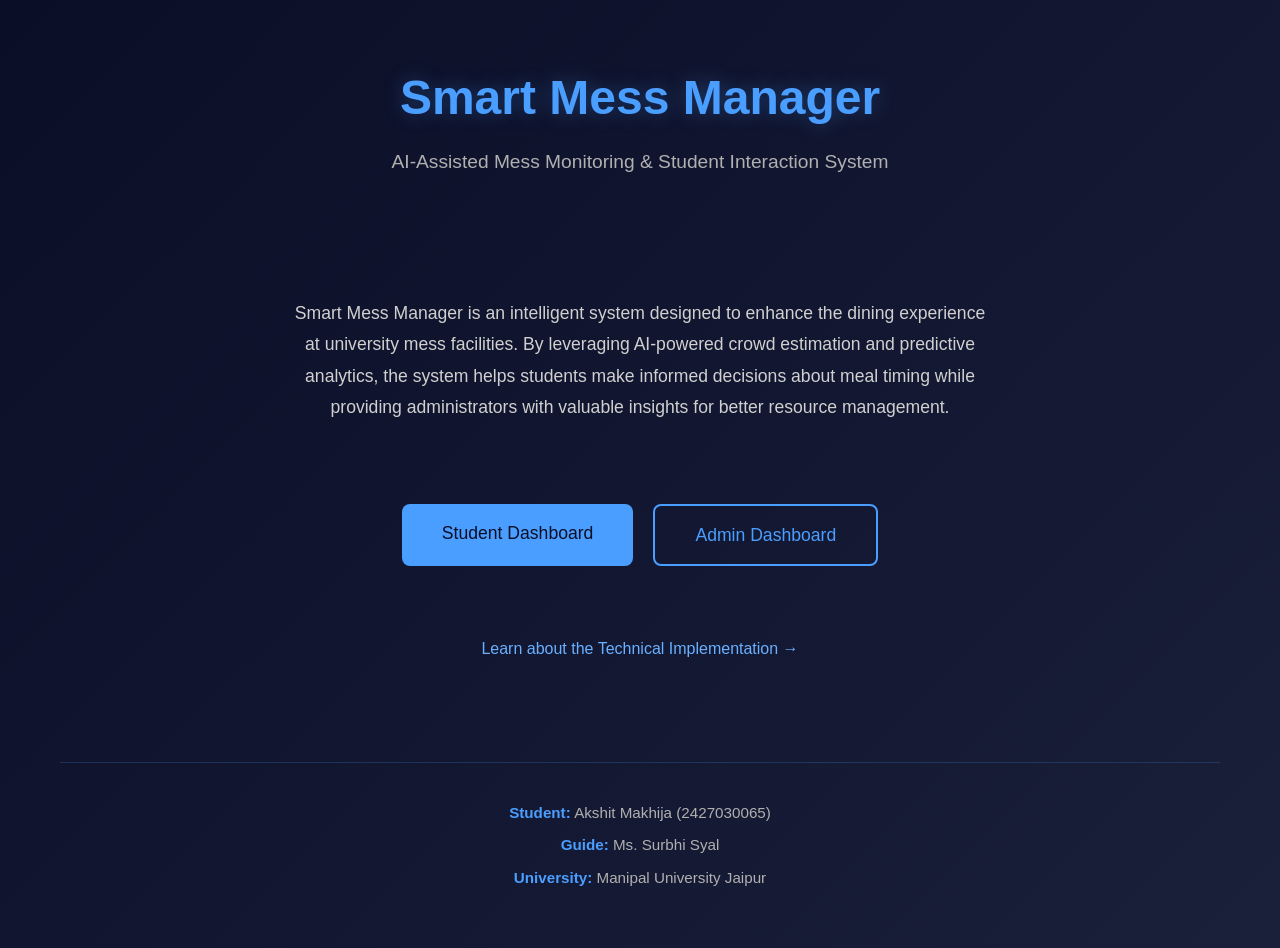
==== demo/index.html @ f54e0cad "Add files via upload" ====
<!DOCTYPE html>
<html lang="en">
<head>
    <meta charset="UTF-8">
    <meta name="viewport" content="width=device-width, initial-scale=1.0">
    <title>Smart Mess Manager - Home</title>
    <link rel="stylesheet" href="styles.css">
</head>
<body>
    <div class="container">
        <header>
            <h1 class="main-title">Smart Mess Manager</h1>
            <p class="subtitle">AI-Assisted Mess Monitoring & Student Interaction System</p>
        </header>

        <main class="home-content">
            <div class="intro-section">
                <p class="intro-text">
                    Smart Mess Manager is an intelligent system designed to enhance the dining experience 
                    at university mess facilities. By leveraging AI-powered crowd estimation and predictive 
                    analytics, the system helps students make informed decisions about meal timing while 
                    providing administrators with valuable insights for better resource management.
                </p>
            </div>

            <div class="dashboard-buttons">
                <a href="student-dashboard.html" class="btn btn-primary">Student Dashboard</a>
                <a href="admin-dashboard.html" class="btn btn-secondary">Admin Dashboard</a>
            </div>

            <div class="nav-links">
                <a href="technical.html" class="link-text">Learn about the Technical Implementation →</a>
            </div>
        </main>

        <footer>
            <div class="footer-content">
                <p><strong>Student:</strong> Akshit Makhija (2427030065)</p>
                <p><strong>Guide:</strong> Ms. Surbhi Syal</p>
                <p><strong>University:</strong> Manipal University Jaipur</p>
            </div>
        </footer>
    </div>
</body>
</html>
---- demo/styles.css ----
/* Reset and Base Styles */
* {
    margin: 0;
    padding: 0;
    box-sizing: border-box;
}

body {
    font-family: 'Segoe UI', Tahoma, Geneva, Verdana, sans-serif;
    background: linear-gradient(135deg, #0a0e27 0%, #1a1f3a 100%);
    color: #e0e0e0;
    min-height: 100vh;
    line-height: 1.6;
}

.container {
    max-width: 1200px;
    margin: 0 auto;
    padding: 20px;
    min-height: 100vh;
    display: flex;
    flex-direction: column;
}

/* Header Styles */
header {
    text-align: center;
    padding: 40px 20px;
    margin-bottom: 40px;
}

.main-title {
    font-size: 3rem;
    color: #4a9eff;
    margin-bottom: 10px;
    font-weight: 600;
    text-shadow: 0 0 20px rgba(74, 158, 255, 0.3);
}

.page-title {
    font-size: 2.5rem;
    color: #4a9eff;
    margin-bottom: 20px;
    font-weight: 600;
}

.subtitle {
    font-size: 1.2rem;
    color: #b0b0b0;
    font-weight: 300;
}

nav {
    margin-top: 20px;
    display: flex;
    gap: 20px;
    justify-content: center;
    flex-wrap: wrap;
}

.nav-link {
    color: #4a9eff;
    text-decoration: none;
    padding: 8px 16px;
    border: 1px solid #4a9eff;
    border-radius: 5px;
    transition: all 0.3s ease;
}

.nav-link:hover {
    background: #4a9eff;
    color: #0a0e27;
    transform: translateY(-2px);
}

/* Home Page Styles */
.home-content {
    flex: 1;
    display: flex;
    flex-direction: column;
    align-items: center;
    justify-content: center;
    text-align: center;
    padding: 40px 20px;
}

.intro-section {
    max-width: 700px;
    margin-bottom: 40px;
}

.intro-text {
    font-size: 1.1rem;
    color: #d0d0d0;
    line-height: 1.8;
}

.dashboard-buttons {
    display: flex;
    gap: 20px;
    margin: 40px 0;
    flex-wrap: wrap;
    justify-content: center;
}

.btn {
    padding: 15px 40px;
    font-size: 1.1rem;
    border: none;
    border-radius: 8px;
    cursor: pointer;
    text-decoration: none;
    display: inline-block;
    transition: all 0.3s ease;
    font-weight: 500;
}

.btn-primary {
    background: #4a9eff;
    color: #0a0e27;
}

.btn-primary:hover {
    background: #6bb0ff;
    transform: translateY(-3px);
    box-shadow: 0 5px 20px rgba(74, 158, 255, 0.4);
}

.btn-secondary {
    background: transparent;
    color: #4a9eff;
    border: 2px solid #4a9eff;
}

.btn-secondary:hover {
    background: #4a9eff;
    color: #0a0e27;
    transform: translateY(-3px);
}

.nav-links {
    margin-top: 30px;
}

.link-text {
    color: #6bb0ff;
    text-decoration: none;
    font-size: 1rem;
    transition: color 0.3s ease;
}

.link-text:hover {
    color: #4a9eff;
}

/* Dashboard Content */
.dashboard-content {
    display: grid;
    grid-template-columns: repeat(auto-fit, minmax(300px, 1fr));
    gap: 25px;
    padding: 20px 0;
    flex: 1;
}

.card {
    background: rgba(26, 31, 58, 0.6);
    border: 1px solid rgba(74, 158, 255, 0.2);
    border-radius: 12px;
    padding: 25px;
    transition: all 0.3s ease;
}

.card:hover {
    border-color: rgba(74, 158, 255, 0.4);
    box-shadow: 0 5px 20px rgba(74, 158, 255, 0.1);
}

.card h2 {
    color: #4a9eff;
    margin-bottom: 20px;
    font-size: 1.5rem;
    font-weight: 600;
}

/* Crowd Level */
.crowd-level {
    text-align: center;
}

.crowd-indicator {
    display: inline-block;
    font-size: 1.8rem;
    font-weight: 600;
    padding: 15px 30px;
    border-radius: 8px;
    margin-bottom: 20px;
    transition: all 0.3s ease;
}

.crowd-indicator.low {
    background: rgba(76, 175, 80, 0.2);
    color: #4caf50;
    border: 2px solid #4caf50;
}

.crowd-indicator.medium {
    background: rgba(255, 193, 7, 0.2);
    color: #ffc107;
    border: 2px solid #ffc107;
}

.crowd-indicator.high {
    background: rgba(244, 67, 54, 0.2);
    color: #f44336;
    border: 2px solid #f44336;
}

.crowd-bar {
    width: 100%;
    height: 30px;
    background: rgba(74, 158, 255, 0.1);
    border-radius: 15px;
    overflow: hidden;
    border: 1px solid rgba(74, 158, 255, 0.3);
}

.crowd-fill {
    height: 100%;
    background: linear-gradient(90deg, #4a9eff, #6bb0ff);
    transition: width 0.5s ease;
    border-radius: 15px;
}

/* Rush Time */
.rush-time {
    text-align: center;
}

.rush-text {
    font-size: 1.1rem;
    margin-bottom: 20px;
    color: #d0d0d0;
}

.rush-text strong {
    color: #4a9eff;
}

.simple-chart {
    display: flex;
    justify-content: space-around;
    align-items: flex-end;
    height: 150px;
    margin: 20px 0;
    padding: 0 10px;
}

.chart-bar {
    flex: 1;
    background: rgba(74, 158, 255, 0.3);
    margin: 0 5px;
    border-radius: 5px 5px 0 0;
    transition: all 0.3s ease;
    position: relative;
}

.chart-bar:hover {
    background: rgba(74, 158, 255, 0.5);
}

.chart-bar.active {
    background: #4a9eff;
    box-shadow: 0 0 10px rgba(74, 158, 255, 0.5);
}

.chart-labels {
    display: flex;
    justify-content: space-around;
    font-size: 0.85rem;
    color: #b0b0b0;
    margin-top: 10px;
}

/* Menu Section */
.menu-section {
    display: flex;
    flex-direction: column;
    gap: 20px;
}

.meal-item {
    background: rgba(74, 158, 255, 0.05);
    padding: 15px;
    border-radius: 8px;
    border-left: 3px solid #4a9eff;
}

.meal-item h3 {
    color: #4a9eff;
    margin-bottom: 10px;
    font-size: 1.2rem;
}

.meal-item ul {
    list-style: none;
    padding-left: 0;
}

.meal-item li {
    padding: 5px 0;
    color: #d0d0d0;
}

.meal-item li:before {
    content: "• ";
    color: #4a9eff;
    font-weight: bold;
    margin-right: 8px;
}

/* Voting Section */
.vote-description {
    margin-bottom: 20px;
    color: #d0d0d0;
}

.voting-section {
    display: flex;
    flex-direction: column;
    gap: 20px;
}

.vote-item {
    background: rgba(74, 158, 255, 0.05);
    padding: 15px;
    border-radius: 8px;
}

.vote-item span {
    display: block;
    margin-bottom: 10px;
    color: #d0d0d0;
    font-weight: 500;
}

.vote-buttons {
    display: flex;
    gap: 10px;
    margin-bottom: 10px;
}

.btn-vote {
    padding: 8px 20px;
    border: none;
    border-radius: 6px;
    cursor: pointer;
    font-size: 0.95rem;
    transition: all 0.3s ease;
    font-weight: 500;
}

.btn-like {
    background: rgba(76, 175, 80, 0.2);
    color: #4caf50;
    border: 1px solid #4caf50;
}

.btn-like:hover {
    background: rgba(76, 175, 80, 0.3);
    transform: scale(1.05);
}

.btn-dislike {
    background: rgba(244, 67, 54, 0.2);
    color: #f44336;
    border: 1px solid #f44336;
}

.btn-dislike:hover {
    background: rgba(244, 67, 54, 0.3);
    transform: scale(1.05);
}

.vote-count {
    font-size: 0.9rem;
    color: #b0b0b0;
    margin-top: 5px;
}

/* Feedback Form */
.feedback-form {
    display: flex;
    flex-direction: column;
    gap: 15px;
}

.form-group {
    display: flex;
    flex-direction: column;
}

.form-group label {
    margin-bottom: 8px;
    color: #d0d0d0;
    font-weight: 500;
}

.form-group input,
.form-group textarea {
    padding: 12px;
    border: 1px solid rgba(74, 158, 255, 0.3);
    border-radius: 6px;
    background: rgba(10, 14, 39, 0.5);
    color: #e0e0e0;
    font-family: inherit;
    font-size: 1rem;
    transition: border-color 0.3s ease;
}

.form-group input:focus,
.form-group textarea:focus {
    outline: none;
    border-color: #4a9eff;
    box-shadow: 0 0 5px rgba(74, 158, 255, 0.3);
}

.success-message {
    background: rgba(76, 175, 80, 0.2);
    color: #4caf50;
    padding: 12px;
    border-radius: 6px;
    border: 1px solid #4caf50;
    margin-top: 10px;
    text-align: center;
}

/* Admin Dashboard Styles */
.stat-display {
    text-align: center;
}

.stat-number {
    font-size: 4rem;
    font-weight: 700;
    color: #4a9eff;
    margin-bottom: 10px;
    text-shadow: 0 0 20px rgba(74, 158, 255, 0.5);
}

.stat-label {
    color: #b0b0b0;
    font-size: 1.1rem;
}

/* Peak Hour Chart */
.peak-hour {
    text-align: center;
}

.peak-text {
    margin-bottom: 20px;
    color: #d0d0d0;
}

.peak-chart {
    display: flex;
    justify-content: space-around;
    align-items: flex-end;
    height: 200px;
    margin: 20px 0;
    padding: 0 10px;
}

.peak-bar {
    flex: 1;
    background: linear-gradient(to top, #4a9eff, #6bb0ff);
    margin: 0 5px;
    border-radius: 5px 5px 0 0;
    position: relative;
    transition: all 0.3s ease;
    min-height: 30px;
}

.peak-bar:hover {
    opacity: 0.8;
    transform: scaleY(1.05);
}

.peak-value {
    position: absolute;
    top: -25px;
    left: 50%;
    transform: translateX(-50%);
    font-size: 0.85rem;
    color: #4a9eff;
    font-weight: 600;
    white-space: nowrap;
}

.peak-labels {
    display: flex;
    justify-content: space-around;
    font-size: 0.85rem;
    color: #b0b0b0;
    margin-top: 10px;
}

.peak-summary {
    margin-top: 20px;
    color: #d0d0d0;
    font-size: 1rem;
}

.peak-summary strong {
    color: #4a9eff;
}

/* Wastage Display */
.wastage-display {
    text-align: center;
}

.wastage-circle {
    margin: 20px 0;
}

.wastage-percentage {
    font-size: 3rem;
    font-weight: 700;
    color: #4a9eff;
    text-shadow: 0 0 20px rgba(74, 158, 255, 0.5);
}

.wastage-label {
    display: block;
    color: #b0b0b0;
    margin-top: 5px;
    font-size: 1rem;
}

.wastage-bar {
    width: 100%;
    height: 25px;
    background: rgba(74, 158, 255, 0.1);
    border-radius: 12px;
    overflow: hidden;
    margin: 20px 0;
    border: 1px solid rgba(74, 158, 255, 0.3);
}

.wastage-fill {
    height: 100%;
    background: linear-gradient(90deg, #4a9eff, #6bb0ff);
    border-radius: 12px;
    transition: width 0.5s ease;
}

.wastage-note {
    color: #b0b0b0;
    font-size: 0.9rem;
}

/* Feedback Overview */
.feedback-overview {
    display: flex;
    flex-direction: column;
    gap: 25px;
}

.feedback-stats {
    display: flex;
    justify-content: space-around;
    gap: 15px;
    flex-wrap: wrap;
}

.feedback-stat {
    text-align: center;
    padding: 15px;
    background: rgba(74, 158, 255, 0.05);
    border-radius: 8px;
    flex: 1;
    min-width: 120px;
}

.stat-value {
    display: block;
    font-size: 2rem;
    font-weight: 700;
    color: #4a9eff;
    margin-bottom: 5px;
}

.stat-desc {
    display: block;
    color: #b0b0b0;
    font-size: 0.9rem;
}

.recent-feedback h3 {
    color: #4a9eff;
    margin-bottom: 15px;
    font-size: 1.2rem;
}

.feedback-list {
    max-height: 300px;
    overflow-y: auto;
}

.feedback-item {
    background: rgba(74, 158, 255, 0.05);
    padding: 15px;
    border-radius: 8px;
    margin-bottom: 10px;
    border-left: 3px solid #4a9eff;
}

.feedback-item strong {
    color: #4a9eff;
    display: block;
    margin-bottom: 5px;
}

.feedback-item p {
    color: #d0d0d0;
    margin: 0;
}

.no-feedback {
    color: #b0b0b0;
    font-style: italic;
    text-align: center;
    padding: 20px;
}

/* Technical Page */
.technical-content {
    max-width: 900px;
    margin: 0 auto;
    padding: 20px 0;
    flex: 1;
}

.tech-section {
    background: rgba(26, 31, 58, 0.6);
    border: 1px solid rgba(74, 158, 255, 0.2);
    border-radius: 12px;
    padding: 30px;
    margin-bottom: 25px;
    transition: all 0.3s ease;
}

.tech-section:hover {
    border-color: rgba(74, 158, 255, 0.4);
    box-shadow: 0 5px 20px rgba(74, 158, 255, 0.1);
}

.tech-section h2 {
    color: #4a9eff;
    margin-bottom: 20px;
    font-size: 1.8rem;
    font-weight: 600;
}

.tech-section p {
    color: #d0d0d0;
    line-height: 1.8;
    margin-bottom: 15px;
    font-size: 1.05rem;
}

/* Footer */
footer {
    margin-top: 60px;
    padding: 30px 20px;
    border-top: 1px solid rgba(74, 158, 255, 0.2);
    text-align: center;
}

.footer-content {
    color: #b0b0b0;
    font-size: 0.95rem;
}

.footer-content p {
    margin: 8px 0;
}

.footer-content strong {
    color: #4a9eff;
}

/* Responsive Design */
@media (max-width: 768px) {
    .main-title {
        font-size: 2rem;
    }

    .page-title {
        font-size: 2rem;
    }

    .dashboard-content {
        grid-template-columns: 1fr;
    }

    .dashboard-buttons {
        flex-direction: column;
        width: 100%;
    }

    .btn {
        width: 100%;
    }

    .simple-chart,
    .peak-chart {
        height: 120px;
    }

    .stat-number {
        font-size: 3rem;
    }

    .feedback-stats {
        flex-direction: column;
    }
}
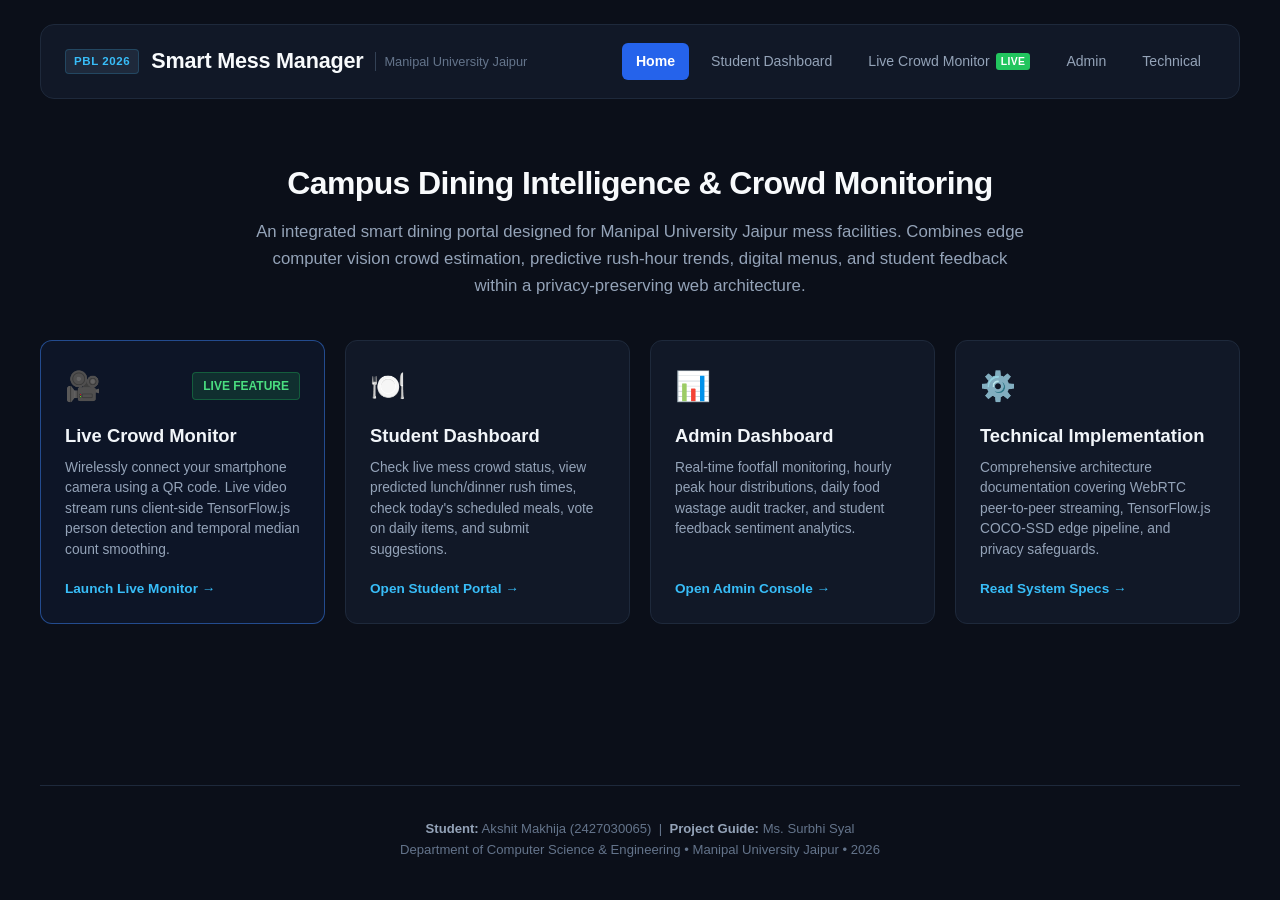
==== commit 4012dab4: "Add files via upload" ====
--- a/demo/index.html
+++ b/demo/index.html
@@ -1,45 +1,183 @@
-<!DOCTYPE html>
-<html lang="en">
-<head>
-    <meta charset="UTF-8">
-    <meta name="viewport" content="width=device-width, initial-scale=1.0">
-    <title>Smart Mess Manager - Home</title>
-    <link rel="stylesheet" href="styles.css">
-</head>
-<body>
-    <div class="container">
-        <header>
-            <h1 class="main-title">Smart Mess Manager</h1>
-            <p class="subtitle">AI-Assisted Mess Monitoring & Student Interaction System</p>
-        </header>
-
-        <main class="home-content">
-            <div class="intro-section">
-                <p class="intro-text">
-                    Smart Mess Manager is an intelligent system designed to enhance the dining experience 
-                    at university mess facilities. By leveraging AI-powered crowd estimation and predictive 
-                    analytics, the system helps students make informed decisions about meal timing while 
-                    providing administrators with valuable insights for better resource management.
-                </p>
-            </div>
-
-            <div class="dashboard-buttons">
-                <a href="student-dashboard.html" class="btn btn-primary">Student Dashboard</a>
-                <a href="admin-dashboard.html" class="btn btn-secondary">Admin Dashboard</a>
-            </div>
-
-            <div class="nav-links">
-                <a href="technical.html" class="link-text">Learn about the Technical Implementation →</a>
-            </div>
-        </main>
-
-        <footer>
-            <div class="footer-content">
-                <p><strong>Student:</strong> Akshit Makhija (2427030065)</p>
-                <p><strong>Guide:</strong> Ms. Surbhi Syal</p>
-                <p><strong>University:</strong> Manipal University Jaipur</p>
-            </div>
-        </footer>
-    </div>
-</body>
-</html>
+<!DOCTYPE html>
+<html lang="en">
+<head>
+    <meta charset="UTF-8">
+    <meta name="viewport" content="width=device-width, initial-scale=1.0">
+    <title>Smart Mess Manager - Campus Dining Portal</title>
+    <link rel="stylesheet" href="styles.css">
+    <style>
+        .portal-hero {
+            text-align: center;
+            padding: 32px 16px 40px;
+            max-width: 800px;
+            margin: 0 auto;
+        }
+        .portal-hero h2 {
+            font-size: 2rem;
+            font-weight: 700;
+            color: #f8fafc;
+            margin-bottom: 12px;
+            letter-spacing: -0.02em;
+        }
+        .portal-hero p {
+            font-size: 1.05rem;
+            color: #94a3b8;
+            line-height: 1.6;
+        }
+        .portal-grid {
+            display: grid;
+            grid-template-columns: repeat(auto-fit, minmax(280px, 1fr));
+            gap: 20px;
+            margin-bottom: 32px;
+        }
+        .portal-card {
+            background: #111827;
+            border: 1px solid #1e293b;
+            border-radius: 12px;
+            padding: 24px;
+            display: flex;
+            flex-direction: column;
+            justify-content: space-between;
+            transition: border-color 0.2s, transform 0.15s;
+            text-decoration: none;
+            color: inherit;
+        }
+        .portal-card:hover {
+            border-color: #3b82f6;
+            transform: translateY(-2px);
+        }
+        .portal-card.highlight {
+            border-color: rgba(59, 130, 246, 0.5);
+            background: #0d1527;
+        }
+        .portal-card-top {
+            margin-bottom: 18px;
+        }
+        .portal-icon-row {
+            display: flex;
+            justify-content: space-between;
+            align-items: center;
+            margin-bottom: 14px;
+        }
+        .portal-icon {
+            font-size: 1.8rem;
+        }
+        .portal-card h3 {
+            font-size: 1.15rem;
+            font-weight: 600;
+            color: #f1f5f9;
+            margin-bottom: 8px;
+        }
+        .portal-card p {
+            font-size: 0.86rem;
+            color: #94a3b8;
+            line-height: 1.5;
+        }
+        .portal-card-btn {
+            font-size: 0.85rem;
+            font-weight: 600;
+            color: #38bdf8;
+            display: inline-flex;
+            align-items: center;
+            gap: 6px;
+        }
+    </style>
+</head>
+<body>
+    <div class="container">
+        <!-- Top Institutional Header -->
+        <header class="app-header">
+            <div class="header-brand">
+                <span class="brand-badge">PBL 2026</span>
+                <h1 class="page-title">Smart Mess Manager</h1>
+                <span class="campus-tag">Manipal University Jaipur</span>
+            </div>
+            <nav class="app-nav">
+                <a href="index.html" class="nav-link active">Home</a>
+                <a href="student-dashboard.html" class="nav-link">Student Dashboard</a>
+                <a href="live-crowd.html" class="nav-link">Live Crowd Monitor <span class="nav-badge-live">LIVE</span></a>
+                <a href="admin-dashboard.html" class="nav-link">Admin</a>
+                <a href="technical.html" class="nav-link">Technical</a>
+            </nav>
+        </header>
+
+        <main>
+            <div class="portal-hero">
+                <h2>Campus Dining Intelligence & Crowd Monitoring</h2>
+                <p>
+                    An integrated smart dining portal designed for Manipal University Jaipur mess facilities. 
+                    Combines edge computer vision crowd estimation, predictive rush-hour trends, digital menus, 
+                    and student feedback within a privacy-preserving web architecture.
+                </p>
+            </div>
+
+            <div class="portal-grid">
+                <!-- 1. Live Crowd Monitor -->
+                <a href="live-crowd.html" class="portal-card highlight">
+                    <div class="portal-card-top">
+                        <div class="portal-icon-row">
+                            <span class="portal-icon">🎥</span>
+                            <span class="badge badge-live">LIVE FEATURE</span>
+                        </div>
+                        <h3>Live Crowd Monitor</h3>
+                        <p>
+                            Wirelessly connect your smartphone camera using a QR code. Live video stream runs client-side TensorFlow.js person detection and temporal median count smoothing.
+                        </p>
+                    </div>
+                    <span class="portal-card-btn">Launch Live Monitor →</span>
+                </a>
+
+                <!-- 2. Student Dashboard -->
+                <a href="student-dashboard.html" class="portal-card">
+                    <div class="portal-card-top">
+                        <div class="portal-icon-row">
+                            <span class="portal-icon">🍽️</span>
+                        </div>
+                        <h3>Student Dashboard</h3>
+                        <p>
+                            Check live mess crowd status, view predicted lunch/dinner rush times, check today's scheduled meals, vote on daily items, and submit suggestions.
+                        </p>
+                    </div>
+                    <span class="portal-card-btn">Open Student Portal →</span>
+                </a>
+
+                <!-- 3. Admin Console -->
+                <a href="admin-dashboard.html" class="portal-card">
+                    <div class="portal-card-top">
+                        <div class="portal-icon-row">
+                            <span class="portal-icon">📊</span>
+                        </div>
+                        <h3>Admin Dashboard</h3>
+                        <p>
+                            Real-time footfall monitoring, hourly peak hour distributions, daily food wastage audit tracker, and student feedback sentiment analytics.
+                        </p>
+                    </div>
+                    <span class="portal-card-btn">Open Admin Console →</span>
+                </a>
+
+                <!-- 4. Technical Architecture -->
+                <a href="technical.html" class="portal-card">
+                    <div class="portal-card-top">
+                        <div class="portal-icon-row">
+                            <span class="portal-icon">⚙️</span>
+                        </div>
+                        <h3>Technical Implementation</h3>
+                        <p>
+                            Comprehensive architecture documentation covering WebRTC peer-to-peer streaming, TensorFlow.js COCO-SSD edge pipeline, and privacy safeguards.
+                        </p>
+                    </div>
+                    <span class="portal-card-btn">Read System Specs →</span>
+                </a>
+            </div>
+        </main>
+
+        <!-- Institutional Footer -->
+        <footer class="app-footer">
+            <div class="footer-content">
+                <p><strong>Student:</strong> Akshit Makhija (2427030065) &nbsp;|&nbsp; <strong>Project Guide:</strong> Ms. Surbhi Syal</p>
+                <p>Department of Computer Science & Engineering • Manipal University Jaipur • 2026</p>
+            </div>
+        </footer>
+    </div>
+</body>
+</html>
--- a/demo/styles.css
+++ b/demo/styles.css
@@ -1,729 +1,1350 @@
-/* Reset and Base Styles */
-* {
-    margin: 0;
-    padding: 0;
-    box-sizing: border-box;
-}
-
-body {
-    font-family: 'Segoe UI', Tahoma, Geneva, Verdana, sans-serif;
-    background: linear-gradient(135deg, #0a0e27 0%, #1a1f3a 100%);
-    color: #e0e0e0;
-    min-height: 100vh;
-    line-height: 1.6;
-}
-
-.container {
-    max-width: 1200px;
-    margin: 0 auto;
-    padding: 20px;
-    min-height: 100vh;
-    display: flex;
-    flex-direction: column;
-}
-
-/* Header Styles */
-header {
-    text-align: center;
-    padding: 40px 20px;
-    margin-bottom: 40px;
-}
-
-.main-title {
-    font-size: 3rem;
-    color: #4a9eff;
-    margin-bottom: 10px;
-    font-weight: 600;
-    text-shadow: 0 0 20px rgba(74, 158, 255, 0.3);
-}
-
-.page-title {
-    font-size: 2.5rem;
-    color: #4a9eff;
-    margin-bottom: 20px;
-    font-weight: 600;
-}
-
-.subtitle {
-    font-size: 1.2rem;
-    color: #b0b0b0;
-    font-weight: 300;
-}
-
-nav {
-    margin-top: 20px;
-    display: flex;
-    gap: 20px;
-    justify-content: center;
-    flex-wrap: wrap;
-}
-
-.nav-link {
-    color: #4a9eff;
-    text-decoration: none;
-    padding: 8px 16px;
-    border: 1px solid #4a9eff;
-    border-radius: 5px;
-    transition: all 0.3s ease;
-}
-
-.nav-link:hover {
-    background: #4a9eff;
-    color: #0a0e27;
-    transform: translateY(-2px);
-}
-
-/* Home Page Styles */
-.home-content {
-    flex: 1;
-    display: flex;
-    flex-direction: column;
-    align-items: center;
-    justify-content: center;
-    text-align: center;
-    padding: 40px 20px;
-}
-
-.intro-section {
-    max-width: 700px;
-    margin-bottom: 40px;
-}
-
-.intro-text {
-    font-size: 1.1rem;
-    color: #d0d0d0;
-    line-height: 1.8;
-}
-
-.dashboard-buttons {
-    display: flex;
-    gap: 20px;
-    margin: 40px 0;
-    flex-wrap: wrap;
-    justify-content: center;
-}
-
-.btn {
-    padding: 15px 40px;
-    font-size: 1.1rem;
-    border: none;
-    border-radius: 8px;
-    cursor: pointer;
-    text-decoration: none;
-    display: inline-block;
-    transition: all 0.3s ease;
-    font-weight: 500;
-}
-
-.btn-primary {
-    background: #4a9eff;
-    color: #0a0e27;
-}
-
-.btn-primary:hover {
-    background: #6bb0ff;
-    transform: translateY(-3px);
-    box-shadow: 0 5px 20px rgba(74, 158, 255, 0.4);
-}
-
-.btn-secondary {
-    background: transparent;
-    color: #4a9eff;
-    border: 2px solid #4a9eff;
-}
-
-.btn-secondary:hover {
-    background: #4a9eff;
-    color: #0a0e27;
-    transform: translateY(-3px);
-}
-
-.nav-links {
-    margin-top: 30px;
-}
-
-.link-text {
-    color: #6bb0ff;
-    text-decoration: none;
-    font-size: 1rem;
-    transition: color 0.3s ease;
-}
-
-.link-text:hover {
-    color: #4a9eff;
-}
-
-/* Dashboard Content */
-.dashboard-content {
-    display: grid;
-    grid-template-columns: repeat(auto-fit, minmax(300px, 1fr));
-    gap: 25px;
-    padding: 20px 0;
-    flex: 1;
-}
-
-.card {
-    background: rgba(26, 31, 58, 0.6);
-    border: 1px solid rgba(74, 158, 255, 0.2);
-    border-radius: 12px;
-    padding: 25px;
-    transition: all 0.3s ease;
-}
-
-.card:hover {
-    border-color: rgba(74, 158, 255, 0.4);
-    box-shadow: 0 5px 20px rgba(74, 158, 255, 0.1);
-}
-
-.card h2 {
-    color: #4a9eff;
-    margin-bottom: 20px;
-    font-size: 1.5rem;
-    font-weight: 600;
-}
-
-/* Crowd Level */
-.crowd-level {
-    text-align: center;
-}
-
-.crowd-indicator {
-    display: inline-block;
-    font-size: 1.8rem;
-    font-weight: 600;
-    padding: 15px 30px;
-    border-radius: 8px;
-    margin-bottom: 20px;
-    transition: all 0.3s ease;
-}
-
-.crowd-indicator.low {
-    background: rgba(76, 175, 80, 0.2);
-    color: #4caf50;
-    border: 2px solid #4caf50;
-}
-
-.crowd-indicator.medium {
-    background: rgba(255, 193, 7, 0.2);
-    color: #ffc107;
-    border: 2px solid #ffc107;
-}
-
-.crowd-indicator.high {
-    background: rgba(244, 67, 54, 0.2);
-    color: #f44336;
-    border: 2px solid #f44336;
-}
-
-.crowd-bar {
-    width: 100%;
-    height: 30px;
-    background: rgba(74, 158, 255, 0.1);
-    border-radius: 15px;
-    overflow: hidden;
-    border: 1px solid rgba(74, 158, 255, 0.3);
-}
-
-.crowd-fill {
-    height: 100%;
-    background: linear-gradient(90deg, #4a9eff, #6bb0ff);
-    transition: width 0.5s ease;
-    border-radius: 15px;
-}
-
-/* Rush Time */
-.rush-time {
-    text-align: center;
-}
-
-.rush-text {
-    font-size: 1.1rem;
-    margin-bottom: 20px;
-    color: #d0d0d0;
-}
-
-.rush-text strong {
-    color: #4a9eff;
-}
-
-.simple-chart {
-    display: flex;
-    justify-content: space-around;
-    align-items: flex-end;
-    height: 150px;
-    margin: 20px 0;
-    padding: 0 10px;
-}
-
-.chart-bar {
-    flex: 1;
-    background: rgba(74, 158, 255, 0.3);
-    margin: 0 5px;
-    border-radius: 5px 5px 0 0;
-    transition: all 0.3s ease;
-    position: relative;
-}
-
-.chart-bar:hover {
-    background: rgba(74, 158, 255, 0.5);
-}
-
-.chart-bar.active {
-    background: #4a9eff;
-    box-shadow: 0 0 10px rgba(74, 158, 255, 0.5);
-}
-
-.chart-labels {
-    display: flex;
-    justify-content: space-around;
-    font-size: 0.85rem;
-    color: #b0b0b0;
-    margin-top: 10px;
-}
-
-/* Menu Section */
-.menu-section {
-    display: flex;
-    flex-direction: column;
-    gap: 20px;
-}
-
-.meal-item {
-    background: rgba(74, 158, 255, 0.05);
-    padding: 15px;
-    border-radius: 8px;
-    border-left: 3px solid #4a9eff;
-}
-
-.meal-item h3 {
-    color: #4a9eff;
-    margin-bottom: 10px;
-    font-size: 1.2rem;
-}
-
-.meal-item ul {
-    list-style: none;
-    padding-left: 0;
-}
-
-.meal-item li {
-    padding: 5px 0;
-    color: #d0d0d0;
-}
-
-.meal-item li:before {
-    content: "• ";
-    color: #4a9eff;
-    font-weight: bold;
-    margin-right: 8px;
-}
-
-/* Voting Section */
-.vote-description {
-    margin-bottom: 20px;
-    color: #d0d0d0;
-}
-
-.voting-section {
-    display: flex;
-    flex-direction: column;
-    gap: 20px;
-}
-
-.vote-item {
-    background: rgba(74, 158, 255, 0.05);
-    padding: 15px;
-    border-radius: 8px;
-}
-
-.vote-item span {
-    display: block;
-    margin-bottom: 10px;
-    color: #d0d0d0;
-    font-weight: 500;
-}
-
-.vote-buttons {
-    display: flex;
-    gap: 10px;
-    margin-bottom: 10px;
-}
-
-.btn-vote {
-    padding: 8px 20px;
-    border: none;
-    border-radius: 6px;
-    cursor: pointer;
-    font-size: 0.95rem;
-    transition: all 0.3s ease;
-    font-weight: 500;
-}
-
-.btn-like {
-    background: rgba(76, 175, 80, 0.2);
-    color: #4caf50;
-    border: 1px solid #4caf50;
-}
-
-.btn-like:hover {
-    background: rgba(76, 175, 80, 0.3);
-    transform: scale(1.05);
-}
-
-.btn-dislike {
-    background: rgba(244, 67, 54, 0.2);
-    color: #f44336;
-    border: 1px solid #f44336;
-}
-
-.btn-dislike:hover {
-    background: rgba(244, 67, 54, 0.3);
-    transform: scale(1.05);
-}
-
-.vote-count {
-    font-size: 0.9rem;
-    color: #b0b0b0;
-    margin-top: 5px;
-}
-
-/* Feedback Form */
-.feedback-form {
-    display: flex;
-    flex-direction: column;
-    gap: 15px;
-}
-
-.form-group {
-    display: flex;
-    flex-direction: column;
-}
-
-.form-group label {
-    margin-bottom: 8px;
-    color: #d0d0d0;
-    font-weight: 500;
-}
-
-.form-group input,
-.form-group textarea {
-    padding: 12px;
-    border: 1px solid rgba(74, 158, 255, 0.3);
-    border-radius: 6px;
-    background: rgba(10, 14, 39, 0.5);
-    color: #e0e0e0;
-    font-family: inherit;
-    font-size: 1rem;
-    transition: border-color 0.3s ease;
-}
-
-.form-group input:focus,
-.form-group textarea:focus {
-    outline: none;
-    border-color: #4a9eff;
-    box-shadow: 0 0 5px rgba(74, 158, 255, 0.3);
-}
-
-.success-message {
-    background: rgba(76, 175, 80, 0.2);
-    color: #4caf50;
-    padding: 12px;
-    border-radius: 6px;
-    border: 1px solid #4caf50;
-    margin-top: 10px;
-    text-align: center;
-}
-
-/* Admin Dashboard Styles */
-.stat-display {
-    text-align: center;
-}
-
-.stat-number {
-    font-size: 4rem;
-    font-weight: 700;
-    color: #4a9eff;
-    margin-bottom: 10px;
-    text-shadow: 0 0 20px rgba(74, 158, 255, 0.5);
-}
-
-.stat-label {
-    color: #b0b0b0;
-    font-size: 1.1rem;
-}
-
-/* Peak Hour Chart */
-.peak-hour {
-    text-align: center;
-}
-
-.peak-text {
-    margin-bottom: 20px;
-    color: #d0d0d0;
-}
-
-.peak-chart {
-    display: flex;
-    justify-content: space-around;
-    align-items: flex-end;
-    height: 200px;
-    margin: 20px 0;
-    padding: 0 10px;
-}
-
-.peak-bar {
-    flex: 1;
-    background: linear-gradient(to top, #4a9eff, #6bb0ff);
-    margin: 0 5px;
-    border-radius: 5px 5px 0 0;
-    position: relative;
-    transition: all 0.3s ease;
-    min-height: 30px;
-}
-
-.peak-bar:hover {
-    opacity: 0.8;
-    transform: scaleY(1.05);
-}
-
-.peak-value {
-    position: absolute;
-    top: -25px;
-    left: 50%;
-    transform: translateX(-50%);
-    font-size: 0.85rem;
-    color: #4a9eff;
-    font-weight: 600;
-    white-space: nowrap;
-}
-
-.peak-labels {
-    display: flex;
-    justify-content: space-around;
-    font-size: 0.85rem;
-    color: #b0b0b0;
-    margin-top: 10px;
-}
-
-.peak-summary {
-    margin-top: 20px;
-    color: #d0d0d0;
-    font-size: 1rem;
-}
-
-.peak-summary strong {
-    color: #4a9eff;
-}
-
-/* Wastage Display */
-.wastage-display {
-    text-align: center;
-}
-
-.wastage-circle {
-    margin: 20px 0;
-}
-
-.wastage-percentage {
-    font-size: 3rem;
-    font-weight: 700;
-    color: #4a9eff;
-    text-shadow: 0 0 20px rgba(74, 158, 255, 0.5);
-}
-
-.wastage-label {
-    display: block;
-    color: #b0b0b0;
-    margin-top: 5px;
-    font-size: 1rem;
-}
-
-.wastage-bar {
-    width: 100%;
-    height: 25px;
-    background: rgba(74, 158, 255, 0.1);
-    border-radius: 12px;
-    overflow: hidden;
-    margin: 20px 0;
-    border: 1px solid rgba(74, 158, 255, 0.3);
-}
-
-.wastage-fill {
-    height: 100%;
-    background: linear-gradient(90deg, #4a9eff, #6bb0ff);
-    border-radius: 12px;
-    transition: width 0.5s ease;
-}
-
-.wastage-note {
-    color: #b0b0b0;
-    font-size: 0.9rem;
-}
-
-/* Feedback Overview */
-.feedback-overview {
-    display: flex;
-    flex-direction: column;
-    gap: 25px;
-}
-
-.feedback-stats {
-    display: flex;
-    justify-content: space-around;
-    gap: 15px;
-    flex-wrap: wrap;
-}
-
-.feedback-stat {
-    text-align: center;
-    padding: 15px;
-    background: rgba(74, 158, 255, 0.05);
-    border-radius: 8px;
-    flex: 1;
-    min-width: 120px;
-}
-
-.stat-value {
-    display: block;
-    font-size: 2rem;
-    font-weight: 700;
-    color: #4a9eff;
-    margin-bottom: 5px;
-}
-
-.stat-desc {
-    display: block;
-    color: #b0b0b0;
-    font-size: 0.9rem;
-}
-
-.recent-feedback h3 {
-    color: #4a9eff;
-    margin-bottom: 15px;
-    font-size: 1.2rem;
-}
-
-.feedback-list {
-    max-height: 300px;
-    overflow-y: auto;
-}
-
-.feedback-item {
-    background: rgba(74, 158, 255, 0.05);
-    padding: 15px;
-    border-radius: 8px;
-    margin-bottom: 10px;
-    border-left: 3px solid #4a9eff;
-}
-
-.feedback-item strong {
-    color: #4a9eff;
-    display: block;
-    margin-bottom: 5px;
-}
-
-.feedback-item p {
-    color: #d0d0d0;
-    margin: 0;
-}
-
-.no-feedback {
-    color: #b0b0b0;
-    font-style: italic;
-    text-align: center;
-    padding: 20px;
-}
-
-/* Technical Page */
-.technical-content {
-    max-width: 900px;
-    margin: 0 auto;
-    padding: 20px 0;
-    flex: 1;
-}
-
-.tech-section {
-    background: rgba(26, 31, 58, 0.6);
-    border: 1px solid rgba(74, 158, 255, 0.2);
-    border-radius: 12px;
-    padding: 30px;
-    margin-bottom: 25px;
-    transition: all 0.3s ease;
-}
-
-.tech-section:hover {
-    border-color: rgba(74, 158, 255, 0.4);
-    box-shadow: 0 5px 20px rgba(74, 158, 255, 0.1);
-}
-
-.tech-section h2 {
-    color: #4a9eff;
-    margin-bottom: 20px;
-    font-size: 1.8rem;
-    font-weight: 600;
-}
-
-.tech-section p {
-    color: #d0d0d0;
-    line-height: 1.8;
-    margin-bottom: 15px;
-    font-size: 1.05rem;
-}
-
-/* Footer */
-footer {
-    margin-top: 60px;
-    padding: 30px 20px;
-    border-top: 1px solid rgba(74, 158, 255, 0.2);
-    text-align: center;
-}
-
-.footer-content {
-    color: #b0b0b0;
-    font-size: 0.95rem;
-}
-
-.footer-content p {
-    margin: 8px 0;
-}
-
-.footer-content strong {
-    color: #4a9eff;
-}
-
-/* Responsive Design */
-@media (max-width: 768px) {
-    .main-title {
-        font-size: 2rem;
-    }
-
-    .page-title {
-        font-size: 2rem;
-    }
-
-    .dashboard-content {
-        grid-template-columns: 1fr;
-    }
-
-    .dashboard-buttons {
-        flex-direction: column;
-        width: 100%;
-    }
-
-    .btn {
-        width: 100%;
-    }
-
-    .simple-chart,
-    .peak-chart {
-        height: 120px;
-    }
-
-    .stat-number {
-        font-size: 3rem;
-    }
-
-    .feedback-stats {
-        flex-direction: column;
-    }
-}
+/* ==========================================================================
+   Smart Mess Manager - Production College Prototype Stylesheet
+   Design Philosophy: Clean, professional, institutional academic portal.
+   Avoids generic AI templates, exaggerated gradients, and unnecessary glows.
+   ========================================================================== */
+
+/* 1. Reset and Base Variables */
+:root {
+    --bg-main: #0b0f19;
+    --bg-card: #111827;
+    --bg-card-hover: #162032;
+    --bg-input: #0f172a;
+    --border-subtle: #1e293b;
+    --border-medium: #334155;
+    --border-accent: #3b82f6;
+
+    --text-main: #f8fafc;
+    --text-muted: #94a3b8;
+    --text-dim: #64748b;
+
+    --color-primary: #2563eb;
+    --color-primary-hover: #1d4ed8;
+    --color-accent: #38bdf8;
+    --color-success: #10b981;
+    --color-warning: #f59e0b;
+    --color-danger: #ef4444;
+
+    --font-sans: -apple-system, BlinkMacSystemFont, "Segoe UI", Roboto, "Helvetica Neue", Arial, sans-serif;
+    --font-mono: ui-monospace, SFMono-Regular, Menlo, Monaco, Consolas, monospace;
+    --radius-sm: 6px;
+    --radius-md: 10px;
+    --radius-lg: 14px;
+}
+
+* {
+    margin: 0;
+    padding: 0;
+    box-sizing: border-box;
+}
+
+body {
+    font-family: var(--font-sans);
+    background-color: var(--bg-main);
+    color: var(--text-main);
+    min-height: 100vh;
+    line-height: 1.5;
+    -webkit-font-smoothing: antialiased;
+    -moz-osx-font-smoothing: grayscale;
+}
+
+.container {
+    max-width: 1240px;
+    margin: 0 auto;
+    padding: 24px 20px;
+    min-height: 100vh;
+    display: flex;
+    flex-direction: column;
+}
+
+/* 2. Header & Institutional Navigation */
+.app-header {
+    background: var(--bg-card);
+    border: 1px solid var(--border-subtle);
+    border-radius: var(--radius-lg);
+    padding: 18px 24px;
+    margin-bottom: 28px;
+    display: flex;
+    justify-content: space-between;
+    align-items: center;
+    flex-wrap: wrap;
+    gap: 16px;
+}
+
+.header-brand {
+    display: flex;
+    align-items: center;
+    gap: 12px;
+    flex-wrap: wrap;
+}
+
+.brand-badge {
+    background: #1e293b;
+    color: var(--color-accent);
+    font-size: 0.72rem;
+    font-weight: 700;
+    padding: 3px 8px;
+    border-radius: 4px;
+    letter-spacing: 0.05em;
+    border: 1px solid rgba(56, 189, 248, 0.2);
+}
+
+.page-title, .main-title {
+    font-size: 1.35rem;
+    font-weight: 700;
+    color: var(--text-main);
+    letter-spacing: -0.01em;
+    margin: 0;
+}
+
+.campus-tag {
+    font-size: 0.8rem;
+    color: var(--text-dim);
+    padding-left: 8px;
+    border-left: 1px solid var(--border-medium);
+}
+
+.app-nav {
+    display: flex;
+    gap: 8px;
+    align-items: center;
+    flex-wrap: wrap;
+}
+
+.nav-link {
+    color: var(--text-muted);
+    text-decoration: none;
+    padding: 8px 14px;
+    font-size: 0.88rem;
+    font-weight: 500;
+    border-radius: var(--radius-sm);
+    transition: background-color 0.15s, color 0.15s;
+    display: inline-flex;
+    align-items: center;
+    gap: 6px;
+}
+
+.nav-link:hover {
+    color: var(--text-main);
+    background-color: #1e293b;
+}
+
+.nav-link.active {
+    color: #ffffff;
+    background-color: var(--color-primary);
+    font-weight: 600;
+}
+
+.nav-badge-live {
+    background: #22c55e;
+    color: #ffffff;
+    font-size: 0.65rem;
+    font-weight: 700;
+    padding: 1px 5px;
+    border-radius: 3px;
+    letter-spacing: 0.04em;
+}
+
+/* 3. Cards & Sections */
+.card {
+    background: var(--bg-card);
+    border: 1px solid var(--border-subtle);
+    border-radius: var(--radius-lg);
+    padding: 24px;
+    margin-bottom: 24px;
+    transition: border-color 0.2s;
+}
+
+.card:hover {
+    border-color: var(--border-medium);
+}
+
+.card h2 {
+    font-size: 1.15rem;
+    font-weight: 600;
+    color: var(--text-main);
+    margin-bottom: 16px;
+    display: flex;
+    align-items: center;
+    justify-content: space-between;
+}
+
+.section-subtitle {
+    font-size: 0.88rem;
+    color: var(--text-muted);
+    margin-top: 4px;
+}
+
+/* 4. Buttons & Form Controls */
+.btn {
+    padding: 10px 18px;
+    font-size: 0.88rem;
+    font-weight: 600;
+    border-radius: var(--radius-sm);
+    border: none;
+    cursor: pointer;
+    text-decoration: none;
+    display: inline-flex;
+    align-items: center;
+    justify-content: center;
+    gap: 8px;
+    transition: background-color 0.15s, border-color 0.15s, opacity 0.15s;
+}
+
+.btn-primary {
+    background-color: var(--color-primary);
+    color: #ffffff;
+}
+.btn-primary:hover {
+    background-color: var(--color-primary-hover);
+}
+
+.btn-secondary {
+    background-color: #1e293b;
+    color: var(--text-main);
+    border: 1px solid var(--border-medium);
+}
+.btn-secondary:hover {
+    background-color: #27354a;
+    border-color: #475569;
+}
+
+.btn-accent {
+    background-color: #0284c7;
+    color: #ffffff;
+}
+.btn-accent:hover {
+    background-color: #0369a1;
+}
+
+.btn-danger {
+    background-color: #dc2626;
+    color: #ffffff;
+}
+.btn-danger:hover {
+    background-color: #b91c1c;
+}
+
+.btn-sm {
+    padding: 6px 12px;
+    font-size: 0.8rem;
+}
+
+.w-full {
+    width: 100%;
+}
+
+.text-center {
+    text-align: center;
+}
+
+/* 5. Live Crowd Monitor: Setup View */
+.setup-header {
+    display: flex;
+    justify-content: space-between;
+    align-items: flex-start;
+    flex-wrap: wrap;
+    gap: 12px;
+    margin-bottom: 24px;
+    padding-bottom: 16px;
+    border-bottom: 1px solid var(--border-subtle);
+}
+
+.setup-grid {
+    display: grid;
+    grid-template-columns: 320px 1fr;
+    gap: 32px;
+}
+
+.qr-panel {
+    display: flex;
+    flex-direction: column;
+    align-items: center;
+    text-align: center;
+    background: #0d1322;
+    border: 1px solid var(--border-subtle);
+    border-radius: var(--radius-md);
+    padding: 24px;
+}
+
+.qr-box-wrapper {
+    background: #ffffff;
+    padding: 14px;
+    border-radius: 8px;
+    box-shadow: 0 4px 12px rgba(0, 0, 0, 0.4);
+    display: inline-block;
+    margin-bottom: 16px;
+}
+
+.qrcode-display {
+    width: 190px;
+    height: 190px;
+    display: flex;
+    align-items: center;
+    justify-content: center;
+}
+
+.qr-instruction {
+    font-size: 0.78rem;
+    color: #64748b;
+    margin-top: 8px;
+    font-weight: 500;
+}
+
+.pin-display-group {
+    margin-bottom: 18px;
+    width: 100%;
+}
+
+.pin-label {
+    font-size: 0.75rem;
+    text-transform: uppercase;
+    color: var(--text-dim);
+    letter-spacing: 0.05em;
+    font-weight: 600;
+}
+
+.pin-value {
+    font-family: var(--font-mono);
+    font-size: 1.8rem;
+    font-weight: 800;
+    color: var(--color-accent);
+    letter-spacing: 0.1em;
+    background: #111827;
+    border: 1px solid var(--border-medium);
+    padding: 8px 16px;
+    border-radius: 6px;
+    margin-top: 4px;
+}
+
+.link-copy-row {
+    display: flex;
+    flex-direction: column;
+    gap: 8px;
+    width: 100%;
+}
+
+.link-input {
+    background: #111827;
+    border: 1px solid var(--border-subtle);
+    color: #94a3b8;
+    font-family: var(--font-mono);
+    font-size: 0.75rem;
+    padding: 8px 10px;
+    border-radius: var(--radius-sm);
+    width: 100%;
+    outline: none;
+}
+
+.connection-status-box {
+    background: #0d1322;
+    border: 1px solid var(--border-subtle);
+    border-radius: var(--radius-md);
+    padding: 16px 20px;
+    margin-bottom: 24px;
+}
+
+.status-indicator-row {
+    display: flex;
+    align-items: center;
+    gap: 12px;
+    margin-bottom: 6px;
+}
+
+.status-dot {
+    width: 10px;
+    height: 10px;
+    border-radius: 50%;
+    display: inline-block;
+}
+
+.status-dot.waiting {
+    background: var(--color-warning);
+    box-shadow: 0 0 8px rgba(245, 158, 11, 0.6);
+    animation: pulseNotice 1.5s infinite;
+}
+
+.status-dot.connected {
+    background: var(--color-success);
+    box-shadow: 0 0 8px rgba(16, 185, 129, 0.6);
+}
+
+@keyframes pulseNotice {
+    0%, 100% { opacity: 1; transform: scale(1); }
+    50% { opacity: 0.3; transform: scale(0.85); }
+}
+
+.status-title {
+    font-size: 0.95rem;
+    font-weight: 600;
+    color: var(--text-main);
+}
+
+.status-hint {
+    font-size: 0.82rem;
+    color: var(--text-muted);
+    margin: 0;
+    line-height: 1.4;
+}
+
+.steps-container {
+    display: flex;
+    flex-direction: column;
+    gap: 14px;
+    margin-bottom: 28px;
+}
+
+.step-item {
+    display: flex;
+    align-items: flex-start;
+    gap: 14px;
+}
+
+.step-num {
+    background: #1e293b;
+    color: var(--color-accent);
+    font-size: 0.8rem;
+    font-weight: 700;
+    width: 26px;
+    height: 26px;
+    border-radius: 50%;
+    display: flex;
+    align-items: center;
+    justify-content: center;
+    flex-shrink: 0;
+    border: 1px solid var(--border-medium);
+}
+
+.step-desc strong {
+    font-size: 0.88rem;
+    color: var(--text-main);
+    display: block;
+}
+
+.step-desc p {
+    font-size: 0.82rem;
+    color: var(--text-muted);
+    margin: 2px 0 0;
+}
+
+.fallback-panel {
+    background: #111827;
+    border: 1px solid var(--border-medium);
+    border-radius: var(--radius-md);
+    padding: 18px 20px;
+}
+
+.fallback-title {
+    font-size: 0.9rem;
+    font-weight: 600;
+    color: #e2e8f0;
+    margin-bottom: 4px;
+}
+
+.fallback-subtitle {
+    font-size: 0.8rem;
+    color: var(--text-muted);
+    margin-bottom: 14px;
+}
+
+.fallback-buttons {
+    display: flex;
+    gap: 12px;
+    flex-wrap: wrap;
+}
+
+.privacy-banner {
+    background: rgba(30, 41, 59, 0.4);
+    border: 1px solid var(--border-subtle);
+    border-radius: var(--radius-sm);
+    padding: 12px 16px;
+    margin-top: 24px;
+    font-size: 0.8rem;
+    color: var(--text-muted);
+    display: flex;
+    align-items: center;
+    gap: 10px;
+    line-height: 1.4;
+}
+
+.privacy-icon {
+    font-size: 1.1rem;
+}
+
+/* 6. Live Crowd Monitor: Active Monitor View */
+.monitor-top-bar {
+    display: flex;
+    justify-content: space-between;
+    align-items: center;
+    padding-bottom: 16px;
+    margin-bottom: 20px;
+    border-bottom: 1px solid var(--border-subtle);
+    flex-wrap: wrap;
+    gap: 12px;
+}
+
+.stream-info-left {
+    display: flex;
+    align-items: center;
+    gap: 12px;
+}
+
+.stream-status-label {
+    font-size: 0.88rem;
+    color: var(--text-muted);
+    font-weight: 500;
+}
+
+.stream-info-right {
+    display: flex;
+    align-items: center;
+    gap: 14px;
+}
+
+.privacy-badge {
+    font-size: 0.75rem;
+    color: var(--text-dim);
+    background: #0f172a;
+    padding: 4px 10px;
+    border-radius: 4px;
+    border: 1px solid var(--border-subtle);
+}
+
+.monitor-layout {
+    display: grid;
+    grid-template-columns: 1fr 340px;
+    gap: 24px;
+    align-items: start;
+}
+
+.video-container {
+    position: relative;
+    background: #000000;
+    border: 1px solid var(--border-medium);
+    border-radius: var(--radius-md);
+    overflow: hidden;
+    aspect-ratio: 4 / 3;
+    width: 100%;
+    display: flex;
+    align-items: center;
+    justify-content: center;
+}
+
+#monitorVideo {
+    width: 100%;
+    height: 100%;
+    object-fit: contain;
+    background: #000000;
+}
+
+#detectionCanvas {
+    position: absolute;
+    top: 0;
+    left: 0;
+    width: 100%;
+    height: 100%;
+    pointer-events: none;
+}
+
+.video-hud {
+    position: absolute;
+    bottom: 12px;
+    left: 12px;
+    right: 12px;
+    display: flex;
+    justify-content: space-between;
+    background: rgba(15, 23, 42, 0.85);
+    backdrop-filter: blur(4px);
+    padding: 6px 14px;
+    border-radius: 6px;
+    border: 1px solid rgba(255, 255, 255, 0.1);
+    font-size: 0.75rem;
+}
+
+.hud-item {
+    display: flex;
+    gap: 6px;
+    align-items: center;
+}
+
+.hud-label {
+    color: #94a3b8;
+}
+
+.hud-val {
+    color: #f1f5f9;
+    font-family: var(--font-mono);
+    font-weight: 600;
+}
+
+.metrics-sidebar {
+    display: flex;
+    flex-direction: column;
+    gap: 16px;
+}
+
+.metric-card {
+    background: #0d1322;
+    border: 1px solid var(--border-subtle);
+    border-radius: var(--radius-md);
+    padding: 18px;
+}
+
+.metric-card.highlight-card {
+    border-color: rgba(59, 130, 246, 0.4);
+    background: #0e172a;
+}
+
+.metric-label {
+    font-size: 0.75rem;
+    text-transform: uppercase;
+    letter-spacing: 0.05em;
+    color: var(--text-dim);
+    font-weight: 600;
+    display: block;
+    margin-bottom: 6px;
+}
+
+.metric-value-huge {
+    font-size: 3.5rem;
+    font-weight: 800;
+    color: #38bdf8;
+    line-height: 1;
+    margin: 4px 0 8px;
+    font-family: var(--font-mono);
+    letter-spacing: -0.02em;
+}
+
+.metric-subtext {
+    font-size: 0.75rem;
+    color: var(--text-muted);
+}
+
+.crowd-status-badge {
+    display: inline-block;
+    padding: 6px 16px;
+    border-radius: 6px;
+    font-size: 1.15rem;
+    font-weight: 700;
+    letter-spacing: 0.04em;
+    margin-bottom: 6px;
+}
+
+.status-low {
+    background: rgba(16, 185, 129, 0.15);
+    color: #34d399;
+    border: 1px solid rgba(16, 185, 129, 0.3);
+}
+
+.status-moderate {
+    background: rgba(245, 158, 11, 0.15);
+    color: #fbbf24;
+    border: 1px solid rgba(245, 158, 11, 0.3);
+}
+
+.status-high {
+    background: rgba(239, 68, 68, 0.15);
+    color: #f87171;
+    border: 1px solid rgba(239, 68, 68, 0.3);
+}
+
+.status-description {
+    font-size: 0.82rem;
+    color: var(--text-muted);
+    margin-bottom: 12px;
+}
+
+.threshold-legend {
+    display: flex;
+    justify-content: space-between;
+    font-size: 0.72rem;
+    color: var(--text-dim);
+    padding-top: 10px;
+    border-top: 1px solid var(--border-subtle);
+}
+
+.stat-row {
+    display: flex;
+    justify-content: space-between;
+    font-size: 0.82rem;
+    padding: 5px 0;
+    border-bottom: 1px solid rgba(255, 255, 255, 0.04);
+}
+
+.stat-row:last-child {
+    border-bottom: none;
+}
+
+.stat-name {
+    color: var(--text-muted);
+}
+
+.stat-data {
+    color: var(--text-main);
+    font-weight: 600;
+    font-family: var(--font-mono);
+}
+
+.monitor-actions {
+    display: flex;
+    flex-direction: column;
+    gap: 10px;
+}
+
+/* Badges */
+.badge {
+    display: inline-flex;
+    align-items: center;
+    gap: 6px;
+    font-size: 0.75rem;
+    font-weight: 600;
+    padding: 4px 10px;
+    border-radius: 4px;
+}
+
+.badge-live {
+    background: rgba(34, 197, 94, 0.15);
+    color: #4ade80;
+    border: 1px solid rgba(34, 197, 94, 0.3);
+}
+
+.badge-warning {
+    background: rgba(245, 158, 11, 0.15);
+    color: #fcd34d;
+    border: 1px solid rgba(245, 158, 11, 0.3);
+}
+
+.badge-success {
+    background: rgba(16, 185, 129, 0.15);
+    color: #6ee7b7;
+    border: 1px solid rgba(16, 185, 129, 0.3);
+}
+
+/* 7. Student & Admin Dashboard Common Layouts */
+.dashboard-content {
+    display: grid;
+    grid-template-columns: repeat(auto-fit, minmax(320px, 1fr));
+    gap: 20px;
+    flex: 1;
+}
+
+/* Live synchronized crowd card on student dashboard */
+.live-crowd-sync-banner {
+    display: flex;
+    justify-content: space-between;
+    align-items: center;
+    background: #0d1322;
+    border: 1px solid var(--border-subtle);
+    border-radius: var(--radius-sm);
+    padding: 10px 14px;
+    margin-bottom: 16px;
+    font-size: 0.8rem;
+}
+
+.crowd-level {
+    text-align: center;
+    padding: 10px 0;
+}
+
+.crowd-indicator {
+    display: inline-block;
+    font-size: 1.4rem;
+    font-weight: 700;
+    padding: 10px 24px;
+    border-radius: 6px;
+    margin-bottom: 16px;
+}
+
+.crowd-indicator.low {
+    background: rgba(16, 185, 129, 0.15);
+    color: #34d399;
+    border: 1px solid rgba(16, 185, 129, 0.3);
+}
+.crowd-indicator.medium, .crowd-indicator.moderate {
+    background: rgba(245, 158, 11, 0.15);
+    color: #fbbf24;
+    border: 1px solid rgba(245, 158, 11, 0.3);
+}
+.crowd-indicator.high {
+    background: rgba(239, 68, 68, 0.15);
+    color: #f87171;
+    border: 1px solid rgba(239, 68, 68, 0.3);
+}
+
+.crowd-bar {
+    width: 100%;
+    height: 16px;
+    background: #1e293b;
+    border-radius: 8px;
+    overflow: hidden;
+    border: 1px solid var(--border-subtle);
+    margin-bottom: 12px;
+}
+
+.crowd-fill {
+    height: 100%;
+    background: #2563eb;
+    transition: width 0.5s ease;
+    border-radius: 8px;
+}
+
+.live-estimate-meta {
+    font-size: 0.85rem;
+    color: var(--text-muted);
+    margin-top: 8px;
+}
+
+/* Rush Hour Chart */
+.rush-time {
+    padding: 8px 0;
+}
+
+.rush-text {
+    font-size: 0.95rem;
+    color: var(--text-muted);
+    margin-bottom: 16px;
+}
+
+.rush-text strong {
+    color: var(--text-main);
+}
+
+.rush-recommendation-box {
+    background: #0d1322;
+    border-left: 3px solid #38bdf8;
+    padding: 10px 14px;
+    border-radius: 4px;
+    margin-bottom: 18px;
+    font-size: 0.82rem;
+    color: #cbd5e1;
+    line-height: 1.4;
+}
+
+.simple-chart {
+    display: flex;
+    justify-content: space-around;
+    align-items: flex-end;
+    height: 140px;
+    margin: 16px 0 8px;
+    padding: 0 4px;
+    border-bottom: 1px solid var(--border-subtle);
+}
+
+.chart-bar {
+    flex: 1;
+    background: #1e293b;
+    margin: 0 6px;
+    border-radius: 4px 4px 0 0;
+    transition: background-color 0.2s;
+    position: relative;
+    border: 1px solid var(--border-medium);
+    border-bottom: none;
+}
+
+.chart-bar:hover {
+    background: #334155;
+}
+
+.chart-bar.active {
+    background: #2563eb;
+    border-color: #3b82f6;
+}
+
+.chart-labels {
+    display: flex;
+    justify-content: space-around;
+    font-size: 0.75rem;
+    color: var(--text-dim);
+    margin-top: 8px;
+}
+
+/* Menu Section */
+.menu-section {
+    display: flex;
+    flex-direction: column;
+    gap: 14px;
+}
+
+.meal-item {
+    background: #0d1322;
+    padding: 14px 16px;
+    border-radius: var(--radius-sm);
+    border-left: 3px solid var(--color-primary);
+    border: 1px solid var(--border-subtle);
+    border-left-width: 3px;
+}
+
+.meal-item-header {
+    display: flex;
+    justify-content: space-between;
+    align-items: center;
+    margin-bottom: 8px;
+}
+
+.meal-item h3 {
+    color: var(--text-main);
+    font-size: 0.95rem;
+    font-weight: 600;
+}
+
+.meal-time-tag {
+    font-size: 0.72rem;
+    color: var(--text-dim);
+    background: #111827;
+    padding: 2px 8px;
+    border-radius: 4px;
+    border: 1px solid var(--border-subtle);
+}
+
+.meal-item ul {
+    list-style: none;
+    padding-left: 0;
+    display: flex;
+    flex-wrap: wrap;
+    gap: 8px;
+}
+
+.meal-item li {
+    font-size: 0.84rem;
+    color: var(--text-muted);
+    background: #111827;
+    padding: 3px 10px;
+    border-radius: 4px;
+    border: 1px solid var(--border-subtle);
+}
+
+/* Voting Section */
+.vote-description {
+    font-size: 0.85rem;
+    color: var(--text-muted);
+    margin-bottom: 14px;
+}
+
+.voting-section {
+    display: flex;
+    flex-direction: column;
+    gap: 14px;
+}
+
+.vote-item {
+    background: #0d1322;
+    padding: 14px;
+    border-radius: var(--radius-sm);
+    border: 1px solid var(--border-subtle);
+}
+
+.vote-item span {
+    display: block;
+    font-size: 0.88rem;
+    color: var(--text-main);
+    font-weight: 600;
+    margin-bottom: 10px;
+}
+
+.vote-buttons {
+    display: flex;
+    gap: 8px;
+    margin-bottom: 8px;
+}
+
+.btn-vote {
+    padding: 6px 14px;
+    font-size: 0.8rem;
+    font-weight: 600;
+    border-radius: 4px;
+    border: 1px solid var(--border-medium);
+    cursor: pointer;
+    background: #1e293b;
+    color: var(--text-main);
+    transition: background-color 0.15s;
+}
+
+.btn-like:hover {
+    background: rgba(16, 185, 129, 0.2);
+    color: #34d399;
+    border-color: rgba(16, 185, 129, 0.4);
+}
+
+.btn-dislike:hover {
+    background: rgba(239, 68, 68, 0.2);
+    color: #f87171;
+    border-color: rgba(239, 68, 68, 0.4);
+}
+
+.vote-count {
+    font-size: 0.78rem;
+    color: var(--text-dim);
+}
+
+/* Feedback Form */
+.feedback-form {
+    display: flex;
+    flex-direction: column;
+    gap: 12px;
+}
+
+.form-group {
+    display: flex;
+    flex-direction: column;
+    gap: 4px;
+}
+
+.form-group label {
+    font-size: 0.8rem;
+    font-weight: 600;
+    color: var(--text-muted);
+}
+
+.form-group input,
+.form-group textarea {
+    padding: 10px 12px;
+    background: var(--bg-input);
+    border: 1px solid var(--border-medium);
+    border-radius: var(--radius-sm);
+    color: var(--text-main);
+    font-family: inherit;
+    font-size: 0.88rem;
+    outline: none;
+    transition: border-color 0.15s;
+}
+
+.form-group input:focus,
+.form-group textarea:focus {
+    border-color: var(--color-primary);
+}
+
+.success-message {
+    background: rgba(16, 185, 129, 0.15);
+    color: #34d399;
+    border: 1px solid rgba(16, 185, 129, 0.3);
+    padding: 10px 14px;
+    border-radius: var(--radius-sm);
+    font-size: 0.85rem;
+    text-align: center;
+}
+
+/* Admin Dashboard Specific */
+.stat-display {
+    text-align: center;
+    padding: 16px 0;
+}
+
+.stat-number {
+    font-size: 3.5rem;
+    font-weight: 800;
+    color: var(--color-accent);
+    line-height: 1;
+    margin-bottom: 8px;
+    font-family: var(--font-mono);
+}
+
+.stat-label {
+    font-size: 0.88rem;
+    color: var(--text-muted);
+}
+
+.peak-chart {
+    display: flex;
+    justify-content: space-around;
+    align-items: flex-end;
+    height: 160px;
+    margin: 16px 0;
+    border-bottom: 1px solid var(--border-subtle);
+}
+
+.peak-bar {
+    flex: 1;
+    background: #2563eb;
+    margin: 0 6px;
+    border-radius: 4px 4px 0 0;
+    position: relative;
+    min-height: 20px;
+}
+
+.peak-value {
+    position: absolute;
+    top: -20px;
+    left: 50%;
+    transform: translateX(-50%);
+    font-size: 0.72rem;
+    font-weight: 600;
+    color: var(--color-accent);
+    font-family: var(--font-mono);
+}
+
+.peak-labels {
+    display: flex;
+    justify-content: space-around;
+    font-size: 0.72rem;
+    color: var(--text-dim);
+}
+
+.peak-summary {
+    margin-top: 14px;
+    font-size: 0.85rem;
+    color: var(--text-muted);
+    text-align: center;
+}
+
+.peak-summary strong {
+    color: var(--text-main);
+}
+
+.wastage-display {
+    text-align: center;
+    padding: 12px 0;
+}
+
+.wastage-percentage {
+    font-size: 2.8rem;
+    font-weight: 800;
+    color: #fbbf24;
+    font-family: var(--font-mono);
+}
+
+.wastage-label {
+    font-size: 0.8rem;
+    color: var(--text-dim);
+    margin-top: 2px;
+}
+
+.wastage-bar {
+    width: 100%;
+    height: 14px;
+    background: #1e293b;
+    border-radius: 7px;
+    overflow: hidden;
+    margin: 16px 0 8px;
+}
+
+.wastage-fill {
+    height: 100%;
+    background: #fbbf24;
+    border-radius: 7px;
+}
+
+.wastage-note {
+    font-size: 0.78rem;
+    color: var(--text-dim);
+}
+
+.feedback-stats {
+    display: flex;
+    gap: 12px;
+    margin-bottom: 20px;
+}
+
+.feedback-stat {
+    flex: 1;
+    background: #0d1322;
+    border: 1px solid var(--border-subtle);
+    border-radius: var(--radius-sm);
+    padding: 12px;
+    text-align: center;
+}
+
+.stat-value {
+    font-size: 1.6rem;
+    font-weight: 700;
+    color: var(--text-main);
+    font-family: var(--font-mono);
+    display: block;
+}
+
+.stat-desc {
+    font-size: 0.75rem;
+    color: var(--text-dim);
+}
+
+.recent-feedback h3 {
+    font-size: 0.95rem;
+    font-weight: 600;
+    margin-bottom: 12px;
+    color: var(--text-main);
+}
+
+.feedback-list {
+    max-height: 240px;
+    overflow-y: auto;
+    display: flex;
+    flex-direction: column;
+    gap: 8px;
+}
+
+.feedback-item {
+    background: #0d1322;
+    border: 1px solid var(--border-subtle);
+    border-radius: var(--radius-sm);
+    padding: 10px 14px;
+}
+
+.feedback-item strong {
+    font-size: 0.82rem;
+    color: var(--color-accent);
+    display: block;
+}
+
+.feedback-item p {
+    font-size: 0.82rem;
+    color: var(--text-muted);
+    margin: 2px 0 4px;
+}
+
+.no-feedback {
+    font-size: 0.82rem;
+    color: var(--text-dim);
+    text-align: center;
+    padding: 16px;
+    font-style: italic;
+}
+
+/* 8. Technical Overview Page */
+.technical-content {
+    max-width: 960px;
+    margin: 0 auto;
+    width: 100%;
+}
+
+.tech-section {
+    background: var(--bg-card);
+    border: 1px solid var(--border-subtle);
+    border-radius: var(--radius-lg);
+    padding: 24px;
+    margin-bottom: 20px;
+}
+
+.tech-section h2 {
+    font-size: 1.2rem;
+    font-weight: 700;
+    color: var(--text-main);
+    margin-bottom: 14px;
+    border-bottom: 1px solid var(--border-subtle);
+    padding-bottom: 10px;
+}
+
+.tech-section p {
+    font-size: 0.92rem;
+    color: var(--text-muted);
+    line-height: 1.6;
+    margin-bottom: 12px;
+}
+
+.tech-code-box {
+    background: #090d16;
+    border: 1px solid var(--border-subtle);
+    border-radius: var(--radius-sm);
+    padding: 14px;
+    font-family: var(--font-mono);
+    font-size: 0.8rem;
+    color: #93c5fd;
+    overflow-x: auto;
+    margin: 14px 0;
+}
+
+/* 9. Toast Notifications */
+.toast-notification {
+    position: fixed;
+    bottom: 24px;
+    right: 24px;
+    background: #1e293b;
+    border: 1px solid var(--border-medium);
+    color: #ffffff;
+    padding: 12px 20px;
+    border-radius: var(--radius-sm);
+    box-shadow: 0 10px 25px rgba(0, 0, 0, 0.5);
+    font-size: 0.88rem;
+    font-weight: 500;
+    z-index: 9999;
+    opacity: 0;
+    transform: translateY(12px);
+    transition: opacity 0.25s, transform 0.25s;
+    pointer-events: none;
+}
+
+.toast-notification.show {
+    opacity: 1;
+    transform: translateY(0);
+}
+
+.toast-notification.error {
+    border-left: 4px solid var(--color-danger);
+}
+
+.toast-notification.info {
+    border-left: 4px solid var(--color-accent);
+}
+
+/* 10. Institutional Footer */
+.app-footer {
+    margin-top: auto;
+    padding: 32px 0 16px;
+    border-top: 1px solid var(--border-subtle);
+    text-align: center;
+}
+
+.footer-content {
+    font-size: 0.82rem;
+    color: var(--text-dim);
+    line-height: 1.6;
+}
+
+.footer-content strong {
+    color: var(--text-muted);
+}
+
+/* 11. Responsive Design */
+@media (max-width: 960px) {
+    .setup-grid {
+        grid-template-columns: 1fr;
+    }
+
+    .monitor-layout {
+        grid-template-columns: 1fr;
+    }
+
+    .qr-panel {
+        max-width: 360px;
+        margin: 0 auto;
+        width: 100%;
+    }
+}
+
+@media (max-width: 640px) {
+    .container {
+        padding: 14px 10px;
+    }
+
+    .app-header {
+        flex-direction: column;
+        align-items: flex-start;
+        padding: 14px 16px;
+    }
+
+    .app-nav {
+        width: 100%;
+        overflow-x: auto;
+        padding-bottom: 4px;
+    }
+
+    .nav-link {
+        font-size: 0.8rem;
+        padding: 6px 10px;
+        white-space: nowrap;
+    }
+
+    .dashboard-content {
+        grid-template-columns: 1fr;
+    }
+
+    .stat-number {
+        font-size: 2.8rem;
+    }
+
+    .metric-value-huge {
+        font-size: 2.8rem;
+    }
+
+    .video-container {
+        aspect-ratio: 16 / 9;
+    }
+}
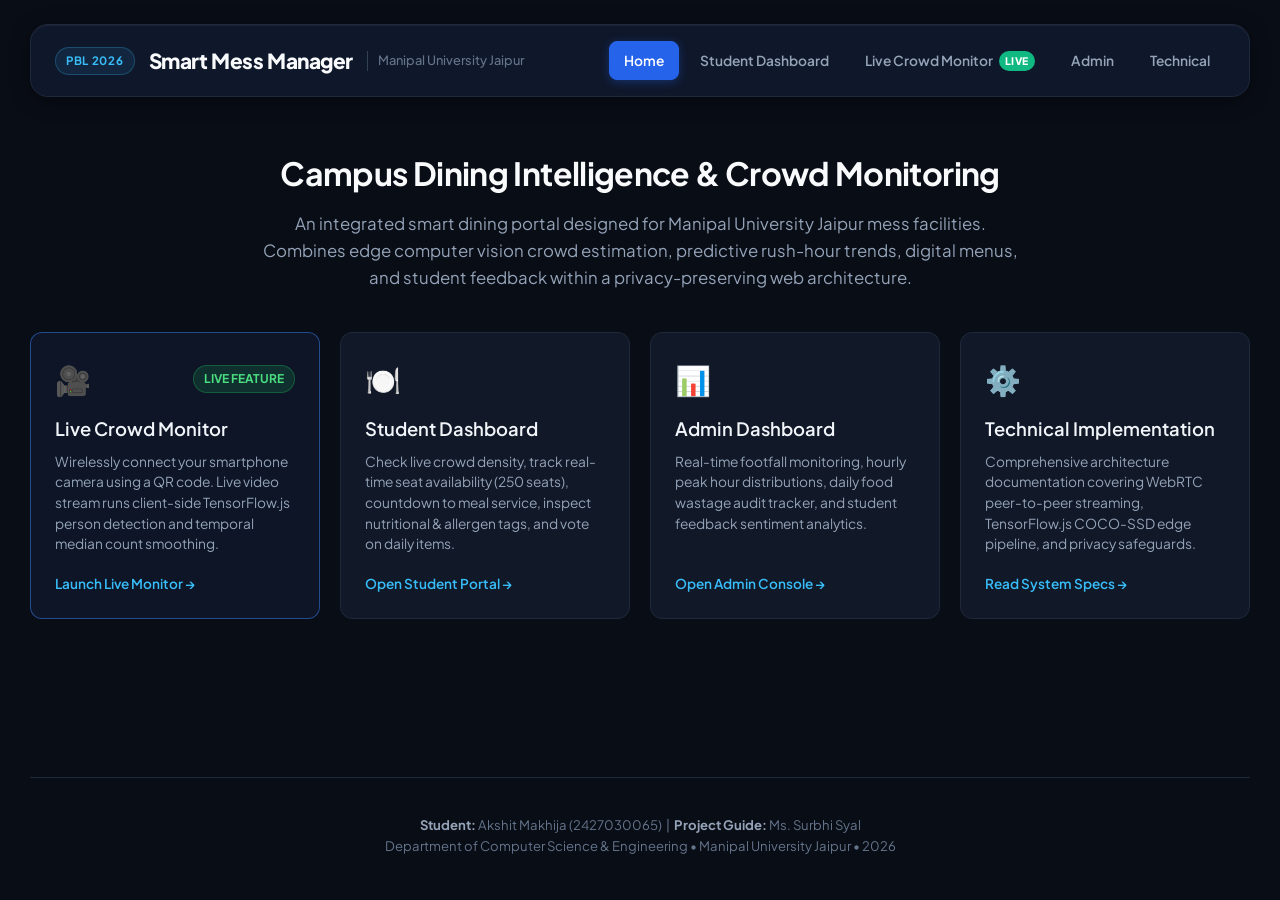
==== commit e839b6a4: "Add files via upload" ====
--- a/demo/index.html
+++ b/demo/index.html
@@ -135,7 +135,7 @@
                         </div>
                         <h3>Student Dashboard</h3>
                         <p>
-                            Check live mess crowd status, view predicted lunch/dinner rush times, check today's scheduled meals, vote on daily items, and submit suggestions.
+                            Check live crowd density, track real-time seat availability (250 seats), countdown to meal service, inspect nutritional & allergen tags, and vote on daily items.
                         </p>
                     </div>
                     <span class="portal-card-btn">Open Student Portal →</span>
--- a/demo/styles.css
+++ b/demo/styles.css
@@ -1,18 +1,22 @@
 /* ==========================================================================
-   Smart Mess Manager - Production College Prototype Stylesheet
-   Design Philosophy: Clean, professional, institutional academic portal.
-   Avoids generic AI templates, exaggerated gradients, and unnecessary glows.
+   Smart Mess Manager - Production University Design System
+   Aesthetic: Polished, modern institutional campus dashboard.
+   Typography: Plus Jakarta Sans & Inter.
+   Layout: Modern Bento-grid with live capacity meters and meal tabs.
    ========================================================================== */
 
-/* 1. Reset and Base Variables */
+@import url('https://fonts.googleapis.com/css2?family=Plus+Jakarta+Sans:wght@400;500;600;700;800&family=Inter:wght@400;500;600;700&family=JetBrains+Mono:wght@500;700&display=swap');
+
 :root {
-    --bg-main: #0b0f19;
-    --bg-card: #111827;
-    --bg-card-hover: #162032;
-    --bg-input: #0f172a;
+    /* Color Palette */
+    --bg-main: #090d16;
+    --bg-card: #0f172a;
+    --bg-card-subtle: #141f36;
+    --bg-input: #0b1120;
     --border-subtle: #1e293b;
     --border-medium: #334155;
-    --border-accent: #3b82f6;
+    --border-hover: #475569;
+    --border-accent: rgba(59, 130, 246, 0.4);
 
     --text-main: #f8fafc;
     --text-muted: #94a3b8;
@@ -21,15 +25,21 @@
     --color-primary: #2563eb;
     --color-primary-hover: #1d4ed8;
     --color-accent: #38bdf8;
+    --color-indigo: #6366f1;
     --color-success: #10b981;
     --color-warning: #f59e0b;
     --color-danger: #ef4444;
 
-    --font-sans: -apple-system, BlinkMacSystemFont, "Segoe UI", Roboto, "Helvetica Neue", Arial, sans-serif;
-    --font-mono: ui-monospace, SFMono-Regular, Menlo, Monaco, Consolas, monospace;
-    --radius-sm: 6px;
-    --radius-md: 10px;
-    --radius-lg: 14px;
+    --font-sans: 'Plus Jakarta Sans', -apple-system, BlinkMacSystemFont, 'Inter', sans-serif;
+    --font-mono: 'JetBrains Mono', ui-monospace, SFMono-Regular, monospace;
+
+    --radius-sm: 8px;
+    --radius-md: 12px;
+    --radius-lg: 18px;
+    --radius-pill: 9999px;
+
+    --shadow-card: 0 4px 20px -2px rgba(0, 0, 0, 0.5), inset 0 1px 0 rgba(255, 255, 255, 0.05);
+    --shadow-glow: 0 0 25px -5px rgba(59, 130, 246, 0.3);
 }
 
 * {
@@ -43,13 +53,13 @@
     background-color: var(--bg-main);
     color: var(--text-main);
     min-height: 100vh;
-    line-height: 1.5;
+    line-height: 1.55;
     -webkit-font-smoothing: antialiased;
     -moz-osx-font-smoothing: grayscale;
 }
 
 .container {
-    max-width: 1240px;
+    max-width: 1260px;
     margin: 0 auto;
     padding: 24px 20px;
     min-height: 100vh;
@@ -57,13 +67,16 @@
     flex-direction: column;
 }
 
-/* 2. Header & Institutional Navigation */
+/* ==========================================================================
+   2. HEADER & INSTITUTIONAL BRANDING
+   ========================================================================== */
 .app-header {
     background: var(--bg-card);
     border: 1px solid var(--border-subtle);
     border-radius: var(--radius-lg);
-    padding: 18px 24px;
-    margin-bottom: 28px;
+    padding: 16px 24px;
+    margin-bottom: 20px;
+    box-shadow: var(--shadow-card);
     display: flex;
     justify-content: space-between;
     align-items: center;
@@ -74,39 +87,41 @@
 .header-brand {
     display: flex;
     align-items: center;
-    gap: 12px;
+    gap: 14px;
     flex-wrap: wrap;
 }
 
 .brand-badge {
-    background: #1e293b;
+    background: rgba(56, 189, 248, 0.1);
     color: var(--color-accent);
     font-size: 0.72rem;
     font-weight: 700;
-    padding: 3px 8px;
-    border-radius: 4px;
-    letter-spacing: 0.05em;
-    border: 1px solid rgba(56, 189, 248, 0.2);
+    padding: 4px 10px;
+    border-radius: var(--radius-pill);
+    letter-spacing: 0.06em;
+    border: 1px solid rgba(56, 189, 248, 0.25);
+    text-transform: uppercase;
 }
 
 .page-title, .main-title {
-    font-size: 1.35rem;
-    font-weight: 700;
+    font-size: 1.3rem;
+    font-weight: 800;
     color: var(--text-main);
-    letter-spacing: -0.01em;
+    letter-spacing: -0.02em;
     margin: 0;
 }
 
 .campus-tag {
     font-size: 0.8rem;
     color: var(--text-dim);
-    padding-left: 8px;
+    padding-left: 10px;
     border-left: 1px solid var(--border-medium);
+    font-weight: 500;
 }
 
 .app-nav {
     display: flex;
-    gap: 8px;
+    gap: 6px;
     align-items: center;
     flex-wrap: wrap;
 }
@@ -115,69 +130,598 @@
     color: var(--text-muted);
     text-decoration: none;
     padding: 8px 14px;
-    font-size: 0.88rem;
-    font-weight: 500;
+    font-size: 0.86rem;
+    font-weight: 600;
     border-radius: var(--radius-sm);
-    transition: background-color 0.15s, color 0.15s;
+    transition: all 0.2s ease;
     display: inline-flex;
     align-items: center;
     gap: 6px;
+    border: 1px solid transparent;
 }
 
 .nav-link:hover {
     color: var(--text-main);
-    background-color: #1e293b;
+    background-color: var(--bg-card-subtle);
+    border-color: var(--border-subtle);
 }
 
 .nav-link.active {
     color: #ffffff;
     background-color: var(--color-primary);
-    font-weight: 600;
+    border-color: var(--color-primary);
+    box-shadow: 0 2px 10px rgba(37, 99, 235, 0.35);
 }
 
 .nav-badge-live {
-    background: #22c55e;
+    background: #10b981;
     color: #ffffff;
     font-size: 0.65rem;
+    font-weight: 800;
+    padding: 2px 6px;
+    border-radius: var(--radius-pill);
+    letter-spacing: 0.05em;
+    animation: livePulse 1.8s infinite;
+}
+
+/* ==========================================================================
+   3. FEATURE 4: LIVE CAMPUS TICKER & COUNTDOWN BANNER
+   ========================================================================== */
+.campus-live-ticker {
+    background: linear-gradient(90deg, #0e172a 0%, #172554 100%);
+    border: 1px solid rgba(59, 130, 246, 0.25);
+    border-radius: var(--radius-md);
+    padding: 12px 20px;
+    margin-bottom: 24px;
+    display: flex;
+    justify-content: space-between;
+    align-items: center;
+    flex-wrap: wrap;
+    gap: 12px;
+    box-shadow: var(--shadow-card);
+}
+
+.ticker-left {
+    display: flex;
+    align-items: center;
+    gap: 12px;
+}
+
+.ticker-pulse {
+    width: 10px;
+    height: 10px;
+    border-radius: 50%;
+    background: #22c55e;
+    box-shadow: 0 0 10px #22c55e;
+    animation: livePulse 1.4s infinite;
+    flex-shrink: 0;
+}
+
+@keyframes livePulse {
+    0%, 100% { opacity: 1; transform: scale(1); }
+    50% { opacity: 0.4; transform: scale(0.85); }
+}
+
+.ticker-status-text {
+    font-size: 0.88rem;
     font-weight: 700;
-    padding: 1px 5px;
-    border-radius: 3px;
-    letter-spacing: 0.04em;
-}
-
-/* 3. Cards & Sections */
+    color: #f1f5f9;
+}
+
+.ticker-status-sub {
+    font-size: 0.78rem;
+    color: #94a3b8;
+    margin-left: 6px;
+}
+
+.ticker-right {
+    display: flex;
+    align-items: center;
+    gap: 16px;
+}
+
+.campus-clock {
+    font-family: var(--font-mono);
+    font-size: 0.85rem;
+    font-weight: 600;
+    color: #38bdf8;
+    background: rgba(15, 23, 42, 0.7);
+    padding: 5px 12px;
+    border-radius: var(--radius-pill);
+    border: 1px solid rgba(56, 189, 248, 0.2);
+}
+
+.meal-countdown-pill {
+    font-size: 0.8rem;
+    font-weight: 600;
+    color: #fbbf24;
+    background: rgba(245, 158, 11, 0.12);
+    border: 1px solid rgba(245, 158, 11, 0.3);
+    padding: 5px 12px;
+    border-radius: var(--radius-pill);
+}
+
+/* ==========================================================================
+   4. BENTO-GRID CARDS SYSTEM
+   ========================================================================== */
 .card {
     background: var(--bg-card);
     border: 1px solid var(--border-subtle);
     border-radius: var(--radius-lg);
     padding: 24px;
-    margin-bottom: 24px;
-    transition: border-color 0.2s;
+    box-shadow: var(--shadow-card);
+    transition: transform 0.2s ease, border-color 0.2s ease, box-shadow 0.2s ease;
 }
 
 .card:hover {
     border-color: var(--border-medium);
 }
 
+.card-header-row {
+    display: flex;
+    justify-content: space-between;
+    align-items: center;
+    margin-bottom: 18px;
+    padding-bottom: 12px;
+    border-bottom: 1px solid rgba(255, 255, 255, 0.04);
+}
+
 .card h2 {
     font-size: 1.15rem;
+    font-weight: 700;
+    color: var(--text-main);
+    letter-spacing: -0.01em;
+    display: flex;
+    align-items: center;
+    gap: 8px;
+    margin: 0;
+}
+
+.card-title-icon {
+    font-size: 1.25rem;
+}
+
+/* ==========================================================================
+   5. FEATURE 1: LIVE SEAT AVAILABILITY & CAPACITY METRICS
+   ========================================================================== */
+.seats-overview-grid {
+    display: grid;
+    grid-template-columns: 1fr 1fr;
+    gap: 16px;
+    margin-bottom: 18px;
+}
+
+.seat-stat-box {
+    background: var(--bg-card-subtle);
+    border: 1px solid var(--border-subtle);
+    border-radius: var(--radius-md);
+    padding: 16px;
+    text-align: center;
+}
+
+.seat-stat-box.highlight-available {
+    background: rgba(16, 185, 129, 0.08);
+    border-color: rgba(16, 185, 129, 0.25);
+}
+
+.seat-stat-num {
+    font-family: var(--font-mono);
+    font-size: 2.2rem;
+    font-weight: 800;
+    line-height: 1;
+    margin-bottom: 4px;
+}
+
+.seat-stat-box.highlight-available .seat-stat-num {
+    color: #34d399;
+}
+
+.seat-stat-label {
+    font-size: 0.78rem;
+    text-transform: uppercase;
+    font-weight: 700;
+    letter-spacing: 0.05em;
+    color: var(--text-muted);
+}
+
+.capacity-progress-wrapper {
+    background: var(--bg-card-subtle);
+    border: 1px solid var(--border-subtle);
+    border-radius: var(--radius-md);
+    padding: 14px 16px;
+    margin-bottom: 16px;
+}
+
+.capacity-progress-header {
+    display: flex;
+    justify-content: space-between;
+    font-size: 0.8rem;
+    font-weight: 600;
+    margin-bottom: 8px;
+    color: var(--text-muted);
+}
+
+.capacity-meter-bar {
+    width: 100%;
+    height: 12px;
+    background: #1e293b;
+    border-radius: var(--radius-pill);
+    overflow: hidden;
+}
+
+.capacity-meter-fill {
+    height: 100%;
+    background: linear-gradient(90deg, #2563eb 0%, #38bdf8 100%);
+    border-radius: var(--radius-pill);
+    transition: width 0.6s cubic-bezier(0.4, 0, 0.2, 1);
+}
+
+.capacity-meter-fill.low {
+    background: linear-gradient(90deg, #10b981 0%, #34d399 100%);
+}
+.capacity-meter-fill.moderate {
+    background: linear-gradient(90deg, #f59e0b 0%, #fbbf24 100%);
+}
+.capacity-meter-fill.high {
+    background: linear-gradient(90deg, #ef4444 0%, #f87171 100%);
+}
+
+.zones-list {
+    display: flex;
+    flex-direction: column;
+    gap: 8px;
+}
+
+.zone-row {
+    display: flex;
+    justify-content: space-between;
+    align-items: center;
+    background: rgba(15, 23, 42, 0.6);
+    border: 1px solid rgba(255, 255, 255, 0.04);
+    border-radius: var(--radius-sm);
+    padding: 10px 14px;
+    font-size: 0.84rem;
+}
+
+.zone-name {
     font-weight: 600;
     color: var(--text-main);
-    margin-bottom: 16px;
-    display: flex;
-    align-items: center;
+    display: flex;
+    align-items: center;
+    gap: 8px;
+}
+
+.zone-tag {
+    font-size: 0.72rem;
+    font-weight: 700;
+    padding: 3px 8px;
+    border-radius: var(--radius-pill);
+}
+
+.zone-tag.fast {
+    background: rgba(16, 185, 129, 0.15);
+    color: #34d399;
+}
+.zone-tag.moderate {
+    background: rgba(245, 158, 11, 0.15);
+    color: #fbbf24;
+}
+.zone-tag.busy {
+    background: rgba(239, 68, 68, 0.15);
+    color: #f87171;
+}
+
+/* ==========================================================================
+   6. FEATURE 3: INTERACTIVE MEAL TABS, NUTRITION & ALLERGEN TAGS
+   ========================================================================== */
+.meal-tab-bar {
+    display: flex;
+    gap: 8px;
+    margin-bottom: 20px;
+    background: #090d16;
+    padding: 6px;
+    border-radius: var(--radius-md);
+    border: 1px solid var(--border-subtle);
+    overflow-x: auto;
+}
+
+.meal-tab-btn {
+    flex: 1;
+    background: transparent;
+    border: none;
+    color: var(--text-muted);
+    font-family: inherit;
+    font-size: 0.84rem;
+    font-weight: 600;
+    padding: 9px 14px;
+    border-radius: var(--radius-sm);
+    cursor: pointer;
+    transition: all 0.2s ease;
+    white-space: nowrap;
+    display: flex;
+    align-items: center;
+    justify-content: center;
+    gap: 6px;
+}
+
+.meal-tab-btn:hover {
+    color: var(--text-main);
+    background: rgba(255, 255, 255, 0.04);
+}
+
+.meal-tab-btn.active {
+    background: var(--color-primary);
+    color: #ffffff;
+    box-shadow: 0 2px 8px rgba(37, 99, 235, 0.4);
+}
+
+.meal-active-indicator {
+    width: 6px;
+    height: 6px;
+    border-radius: 50%;
+    background: #34d399;
+    display: inline-block;
+}
+
+.meal-panel-container {
+    min-height: 220px;
+}
+
+.meal-slot-pane {
+    display: none;
+    animation: fadeIn 0.25s ease-in-out;
+}
+
+.meal-slot-pane.active {
+    display: block;
+}
+
+@keyframes fadeIn {
+    from { opacity: 0; transform: translateY(4px); }
+    to { opacity: 1; transform: translateY(0); }
+}
+
+.dish-card-grid {
+    display: grid;
+    grid-template-columns: repeat(auto-fit, minmax(240px, 1fr));
+    gap: 14px;
+}
+
+.dish-card {
+    background: var(--bg-card-subtle);
+    border: 1px solid var(--border-subtle);
+    border-radius: var(--radius-md);
+    padding: 16px;
+    display: flex;
+    flex-direction: column;
     justify-content: space-between;
-}
-
-.section-subtitle {
-    font-size: 0.88rem;
+    transition: border-color 0.2s, transform 0.2s;
+}
+
+.dish-card:hover {
+    border-color: var(--border-hover);
+    transform: translateY(-2px);
+}
+
+.dish-name-row {
+    display: flex;
+    justify-content: space-between;
+    align-items: flex-start;
+    margin-bottom: 8px;
+}
+
+.dish-title {
+    font-size: 0.95rem;
+    font-weight: 700;
+    color: var(--text-main);
+}
+
+.diet-icon {
+    font-size: 0.85rem;
+}
+
+.dish-desc {
+    font-size: 0.8rem;
     color: var(--text-muted);
-    margin-top: 4px;
-}
-
-/* 4. Buttons & Form Controls */
+    margin-bottom: 12px;
+    line-height: 1.4;
+}
+
+.nutrition-tags-row {
+    display: flex;
+    flex-wrap: wrap;
+    gap: 6px;
+    margin-top: auto;
+    padding-top: 10px;
+    border-top: 1px solid rgba(255, 255, 255, 0.04);
+}
+
+.chip {
+    font-size: 0.7rem;
+    font-weight: 600;
+    padding: 3px 8px;
+    border-radius: var(--radius-pill);
+    display: inline-flex;
+    align-items: center;
+    gap: 4px;
+}
+
+.chip-cal {
+    background: rgba(56, 189, 248, 0.1);
+    color: #38bdf8;
+    border: 1px solid rgba(56, 189, 248, 0.2);
+}
+
+.chip-protein {
+    background: rgba(16, 185, 129, 0.1);
+    color: #34d399;
+    border: 1px solid rgba(16, 185, 129, 0.2);
+}
+
+.chip-allergen {
+    background: rgba(245, 158, 11, 0.1);
+    color: #fbbf24;
+    border: 1px solid rgba(245, 158, 11, 0.2);
+}
+
+/* ==========================================================================
+   7. LIVE CROWD MONITOR SCREEN
+   ========================================================================== */
+.monitor-top-bar {
+    display: flex;
+    justify-content: space-between;
+    align-items: center;
+    padding-bottom: 16px;
+    margin-bottom: 20px;
+    border-bottom: 1px solid var(--border-subtle);
+    flex-wrap: wrap;
+    gap: 12px;
+}
+
+.monitor-layout {
+    display: grid;
+    grid-template-columns: 1fr 340px;
+    gap: 24px;
+    align-items: start;
+}
+
+.video-container {
+    position: relative;
+    background: #000000;
+    border: 1px solid var(--border-medium);
+    border-radius: var(--radius-md);
+    overflow: hidden;
+    aspect-ratio: 4 / 3;
+    width: 100%;
+    display: flex;
+    align-items: center;
+    justify-content: center;
+    box-shadow: 0 10px 30px -10px rgba(0, 0, 0, 0.8);
+}
+
+#monitorVideo {
+    width: 100%;
+    height: 100%;
+    object-fit: contain;
+    background: #000000;
+}
+
+#detectionCanvas {
+    position: absolute;
+    top: 0;
+    left: 0;
+    width: 100%;
+    height: 100%;
+    pointer-events: none;
+}
+
+.video-hud {
+    position: absolute;
+    bottom: 14px;
+    left: 14px;
+    right: 14px;
+    display: flex;
+    justify-content: space-between;
+    background: rgba(15, 23, 42, 0.88);
+    backdrop-filter: blur(8px);
+    padding: 8px 16px;
+    border-radius: var(--radius-sm);
+    border: 1px solid rgba(255, 255, 255, 0.1);
+    font-size: 0.78rem;
+}
+
+.hud-item {
+    display: flex;
+    gap: 6px;
+    align-items: center;
+}
+
+.hud-label {
+    color: #94a3b8;
+}
+
+.hud-val {
+    color: #f1f5f9;
+    font-family: var(--font-mono);
+    font-weight: 700;
+}
+
+.metrics-sidebar {
+    display: flex;
+    flex-direction: column;
+    gap: 16px;
+}
+
+.metric-card {
+    background: var(--bg-card-subtle);
+    border: 1px solid var(--border-subtle);
+    border-radius: var(--radius-md);
+    padding: 20px;
+}
+
+.metric-card.highlight-card {
+    border-color: rgba(59, 130, 246, 0.4);
+    background: #0e172a;
+}
+
+.metric-label {
+    font-size: 0.75rem;
+    text-transform: uppercase;
+    letter-spacing: 0.06em;
+    color: var(--text-dim);
+    font-weight: 700;
+    display: block;
+    margin-bottom: 6px;
+}
+
+.metric-value-huge {
+    font-size: 3.8rem;
+    font-weight: 800;
+    color: #38bdf8;
+    line-height: 1;
+    margin: 4px 0 8px;
+    font-family: var(--font-mono);
+    letter-spacing: -0.03em;
+}
+
+.metric-subtext {
+    font-size: 0.78rem;
+    color: var(--text-muted);
+}
+
+.crowd-status-badge {
+    display: inline-block;
+    padding: 6px 18px;
+    border-radius: var(--radius-sm);
+    font-size: 1.15rem;
+    font-weight: 800;
+    letter-spacing: 0.05em;
+    margin-bottom: 6px;
+}
+
+.status-low {
+    background: rgba(16, 185, 129, 0.15);
+    color: #34d399;
+    border: 1px solid rgba(16, 185, 129, 0.35);
+}
+
+.status-moderate {
+    background: rgba(245, 158, 11, 0.15);
+    color: #fbbf24;
+    border: 1px solid rgba(245, 158, 11, 0.35);
+}
+
+.status-high {
+    background: rgba(239, 68, 68, 0.15);
+    color: #f87171;
+    border: 1px solid rgba(239, 68, 68, 0.35);
+}
+
+/* ==========================================================================
+   8. BUTTONS & CONTROLS
+   ========================================================================== */
 .btn {
-    padding: 10px 18px;
+    padding: 10px 20px;
     font-size: 0.88rem;
     font-weight: 600;
     border-radius: var(--radius-sm);
@@ -188,19 +732,23 @@
     align-items: center;
     justify-content: center;
     gap: 8px;
-    transition: background-color 0.15s, border-color 0.15s, opacity 0.15s;
+    transition: all 0.2s ease;
+    font-family: inherit;
 }
 
 .btn-primary {
     background-color: var(--color-primary);
     color: #ffffff;
+    box-shadow: 0 2px 10px rgba(37, 99, 235, 0.3);
 }
 .btn-primary:hover {
     background-color: var(--color-primary-hover);
+    transform: translateY(-1px);
+    box-shadow: 0 4px 14px rgba(37, 99, 235, 0.4);
 }
 
 .btn-secondary {
-    background-color: #1e293b;
+    background-color: var(--bg-card-subtle);
     color: var(--text-main);
     border: 1px solid var(--border-medium);
 }
@@ -238,18 +786,7 @@
     text-align: center;
 }
 
-/* 5. Live Crowd Monitor: Setup View */
-.setup-header {
-    display: flex;
-    justify-content: space-between;
-    align-items: flex-start;
-    flex-wrap: wrap;
-    gap: 12px;
-    margin-bottom: 24px;
-    padding-bottom: 16px;
-    border-bottom: 1px solid var(--border-subtle);
-}
-
+/* Setup QR Code Box */
 .setup-grid {
     display: grid;
     grid-template-columns: 320px 1fr;
@@ -261,7 +798,7 @@
     flex-direction: column;
     align-items: center;
     text-align: center;
-    background: #0d1322;
+    background: #0b1120;
     border: 1px solid var(--border-subtle);
     border-radius: var(--radius-md);
     padding: 24px;
@@ -270,8 +807,8 @@
 .qr-box-wrapper {
     background: #ffffff;
     padding: 14px;
-    border-radius: 8px;
-    box-shadow: 0 4px 12px rgba(0, 0, 0, 0.4);
+    border-radius: 10px;
+    box-shadow: 0 8px 24px rgba(0, 0, 0, 0.5);
     display: inline-block;
     margin-bottom: 16px;
 }
@@ -282,13 +819,6 @@
     display: flex;
     align-items: center;
     justify-content: center;
-}
-
-.qr-instruction {
-    font-size: 0.78rem;
-    color: #64748b;
-    margin-top: 8px;
-    font-weight: 500;
 }
 
 .pin-display-group {
@@ -300,20 +830,20 @@
     font-size: 0.75rem;
     text-transform: uppercase;
     color: var(--text-dim);
-    letter-spacing: 0.05em;
-    font-weight: 600;
+    letter-spacing: 0.06em;
+    font-weight: 700;
 }
 
 .pin-value {
     font-family: var(--font-mono);
-    font-size: 1.8rem;
+    font-size: 2rem;
     font-weight: 800;
     color: var(--color-accent);
-    letter-spacing: 0.1em;
-    background: #111827;
+    letter-spacing: 0.12em;
+    background: #0f172a;
     border: 1px solid var(--border-medium);
     padding: 8px 16px;
-    border-radius: 6px;
+    border-radius: 8px;
     margin-top: 4px;
 }
 
@@ -325,7 +855,7 @@
 }
 
 .link-input {
-    background: #111827;
+    background: #0f172a;
     border: 1px solid var(--border-subtle);
     color: #94a3b8;
     font-family: var(--font-mono);
@@ -336,359 +866,12 @@
     outline: none;
 }
 
-.connection-status-box {
-    background: #0d1322;
-    border: 1px solid var(--border-subtle);
-    border-radius: var(--radius-md);
-    padding: 16px 20px;
-    margin-bottom: 24px;
-}
-
-.status-indicator-row {
-    display: flex;
-    align-items: center;
-    gap: 12px;
-    margin-bottom: 6px;
-}
-
-.status-dot {
-    width: 10px;
-    height: 10px;
-    border-radius: 50%;
-    display: inline-block;
-}
-
-.status-dot.waiting {
-    background: var(--color-warning);
-    box-shadow: 0 0 8px rgba(245, 158, 11, 0.6);
-    animation: pulseNotice 1.5s infinite;
-}
-
-.status-dot.connected {
-    background: var(--color-success);
-    box-shadow: 0 0 8px rgba(16, 185, 129, 0.6);
-}
-
-@keyframes pulseNotice {
-    0%, 100% { opacity: 1; transform: scale(1); }
-    50% { opacity: 0.3; transform: scale(0.85); }
-}
-
-.status-title {
-    font-size: 0.95rem;
-    font-weight: 600;
-    color: var(--text-main);
-}
-
-.status-hint {
-    font-size: 0.82rem;
-    color: var(--text-muted);
-    margin: 0;
-    line-height: 1.4;
-}
-
-.steps-container {
-    display: flex;
-    flex-direction: column;
-    gap: 14px;
-    margin-bottom: 28px;
-}
-
-.step-item {
-    display: flex;
-    align-items: flex-start;
-    gap: 14px;
-}
-
-.step-num {
-    background: #1e293b;
-    color: var(--color-accent);
-    font-size: 0.8rem;
-    font-weight: 700;
-    width: 26px;
-    height: 26px;
-    border-radius: 50%;
-    display: flex;
-    align-items: center;
-    justify-content: center;
-    flex-shrink: 0;
-    border: 1px solid var(--border-medium);
-}
-
-.step-desc strong {
-    font-size: 0.88rem;
-    color: var(--text-main);
-    display: block;
-}
-
-.step-desc p {
-    font-size: 0.82rem;
-    color: var(--text-muted);
-    margin: 2px 0 0;
-}
-
-.fallback-panel {
-    background: #111827;
-    border: 1px solid var(--border-medium);
-    border-radius: var(--radius-md);
-    padding: 18px 20px;
-}
-
-.fallback-title {
-    font-size: 0.9rem;
-    font-weight: 600;
-    color: #e2e8f0;
-    margin-bottom: 4px;
-}
-
-.fallback-subtitle {
-    font-size: 0.8rem;
-    color: var(--text-muted);
-    margin-bottom: 14px;
-}
-
-.fallback-buttons {
-    display: flex;
-    gap: 12px;
-    flex-wrap: wrap;
-}
-
-.privacy-banner {
-    background: rgba(30, 41, 59, 0.4);
-    border: 1px solid var(--border-subtle);
-    border-radius: var(--radius-sm);
-    padding: 12px 16px;
-    margin-top: 24px;
-    font-size: 0.8rem;
-    color: var(--text-muted);
-    display: flex;
-    align-items: center;
-    gap: 10px;
-    line-height: 1.4;
-}
-
-.privacy-icon {
-    font-size: 1.1rem;
-}
-
-/* 6. Live Crowd Monitor: Active Monitor View */
-.monitor-top-bar {
-    display: flex;
-    justify-content: space-between;
-    align-items: center;
-    padding-bottom: 16px;
-    margin-bottom: 20px;
-    border-bottom: 1px solid var(--border-subtle);
-    flex-wrap: wrap;
-    gap: 12px;
-}
-
-.stream-info-left {
-    display: flex;
-    align-items: center;
-    gap: 12px;
-}
-
-.stream-status-label {
-    font-size: 0.88rem;
-    color: var(--text-muted);
-    font-weight: 500;
-}
-
-.stream-info-right {
-    display: flex;
-    align-items: center;
-    gap: 14px;
-}
-
-.privacy-badge {
-    font-size: 0.75rem;
-    color: var(--text-dim);
-    background: #0f172a;
-    padding: 4px 10px;
-    border-radius: 4px;
-    border: 1px solid var(--border-subtle);
-}
-
-.monitor-layout {
+/* Dashboard Grid */
+.dashboard-content {
     display: grid;
-    grid-template-columns: 1fr 340px;
-    gap: 24px;
-    align-items: start;
-}
-
-.video-container {
-    position: relative;
-    background: #000000;
-    border: 1px solid var(--border-medium);
-    border-radius: var(--radius-md);
-    overflow: hidden;
-    aspect-ratio: 4 / 3;
-    width: 100%;
-    display: flex;
-    align-items: center;
-    justify-content: center;
-}
-
-#monitorVideo {
-    width: 100%;
-    height: 100%;
-    object-fit: contain;
-    background: #000000;
-}
-
-#detectionCanvas {
-    position: absolute;
-    top: 0;
-    left: 0;
-    width: 100%;
-    height: 100%;
-    pointer-events: none;
-}
-
-.video-hud {
-    position: absolute;
-    bottom: 12px;
-    left: 12px;
-    right: 12px;
-    display: flex;
-    justify-content: space-between;
-    background: rgba(15, 23, 42, 0.85);
-    backdrop-filter: blur(4px);
-    padding: 6px 14px;
-    border-radius: 6px;
-    border: 1px solid rgba(255, 255, 255, 0.1);
-    font-size: 0.75rem;
-}
-
-.hud-item {
-    display: flex;
-    gap: 6px;
-    align-items: center;
-}
-
-.hud-label {
-    color: #94a3b8;
-}
-
-.hud-val {
-    color: #f1f5f9;
-    font-family: var(--font-mono);
-    font-weight: 600;
-}
-
-.metrics-sidebar {
-    display: flex;
-    flex-direction: column;
-    gap: 16px;
-}
-
-.metric-card {
-    background: #0d1322;
-    border: 1px solid var(--border-subtle);
-    border-radius: var(--radius-md);
-    padding: 18px;
-}
-
-.metric-card.highlight-card {
-    border-color: rgba(59, 130, 246, 0.4);
-    background: #0e172a;
-}
-
-.metric-label {
-    font-size: 0.75rem;
-    text-transform: uppercase;
-    letter-spacing: 0.05em;
-    color: var(--text-dim);
-    font-weight: 600;
-    display: block;
-    margin-bottom: 6px;
-}
-
-.metric-value-huge {
-    font-size: 3.5rem;
-    font-weight: 800;
-    color: #38bdf8;
-    line-height: 1;
-    margin: 4px 0 8px;
-    font-family: var(--font-mono);
-    letter-spacing: -0.02em;
-}
-
-.metric-subtext {
-    font-size: 0.75rem;
-    color: var(--text-muted);
-}
-
-.crowd-status-badge {
-    display: inline-block;
-    padding: 6px 16px;
-    border-radius: 6px;
-    font-size: 1.15rem;
-    font-weight: 700;
-    letter-spacing: 0.04em;
-    margin-bottom: 6px;
-}
-
-.status-low {
-    background: rgba(16, 185, 129, 0.15);
-    color: #34d399;
-    border: 1px solid rgba(16, 185, 129, 0.3);
-}
-
-.status-moderate {
-    background: rgba(245, 158, 11, 0.15);
-    color: #fbbf24;
-    border: 1px solid rgba(245, 158, 11, 0.3);
-}
-
-.status-high {
-    background: rgba(239, 68, 68, 0.15);
-    color: #f87171;
-    border: 1px solid rgba(239, 68, 68, 0.3);
-}
-
-.status-description {
-    font-size: 0.82rem;
-    color: var(--text-muted);
-    margin-bottom: 12px;
-}
-
-.threshold-legend {
-    display: flex;
-    justify-content: space-between;
-    font-size: 0.72rem;
-    color: var(--text-dim);
-    padding-top: 10px;
-    border-top: 1px solid var(--border-subtle);
-}
-
-.stat-row {
-    display: flex;
-    justify-content: space-between;
-    font-size: 0.82rem;
-    padding: 5px 0;
-    border-bottom: 1px solid rgba(255, 255, 255, 0.04);
-}
-
-.stat-row:last-child {
-    border-bottom: none;
-}
-
-.stat-name {
-    color: var(--text-muted);
-}
-
-.stat-data {
-    color: var(--text-main);
-    font-weight: 600;
-    font-family: var(--font-mono);
-}
-
-.monitor-actions {
-    display: flex;
-    flex-direction: column;
-    gap: 10px;
+    grid-template-columns: repeat(auto-fit, minmax(340px, 1fr));
+    gap: 20px;
+    flex: 1;
 }
 
 /* Badges */
@@ -697,9 +880,9 @@
     align-items: center;
     gap: 6px;
     font-size: 0.75rem;
-    font-weight: 600;
+    font-weight: 700;
     padding: 4px 10px;
-    border-radius: 4px;
+    border-radius: var(--radius-pill);
 }
 
 .badge-live {
@@ -720,224 +903,25 @@
     border: 1px solid rgba(16, 185, 129, 0.3);
 }
 
-/* 7. Student & Admin Dashboard Common Layouts */
-.dashboard-content {
-    display: grid;
-    grid-template-columns: repeat(auto-fit, minmax(320px, 1fr));
-    gap: 20px;
-    flex: 1;
-}
-
-/* Live synchronized crowd card on student dashboard */
-.live-crowd-sync-banner {
-    display: flex;
-    justify-content: space-between;
-    align-items: center;
-    background: #0d1322;
-    border: 1px solid var(--border-subtle);
-    border-radius: var(--radius-sm);
-    padding: 10px 14px;
-    margin-bottom: 16px;
-    font-size: 0.8rem;
-}
-
-.crowd-level {
-    text-align: center;
-    padding: 10px 0;
-}
-
-.crowd-indicator {
-    display: inline-block;
-    font-size: 1.4rem;
-    font-weight: 700;
-    padding: 10px 24px;
-    border-radius: 6px;
-    margin-bottom: 16px;
-}
-
-.crowd-indicator.low {
-    background: rgba(16, 185, 129, 0.15);
-    color: #34d399;
-    border: 1px solid rgba(16, 185, 129, 0.3);
-}
-.crowd-indicator.medium, .crowd-indicator.moderate {
-    background: rgba(245, 158, 11, 0.15);
-    color: #fbbf24;
-    border: 1px solid rgba(245, 158, 11, 0.3);
-}
-.crowd-indicator.high {
-    background: rgba(239, 68, 68, 0.15);
-    color: #f87171;
-    border: 1px solid rgba(239, 68, 68, 0.3);
-}
-
-.crowd-bar {
-    width: 100%;
-    height: 16px;
-    background: #1e293b;
-    border-radius: 8px;
-    overflow: hidden;
-    border: 1px solid var(--border-subtle);
-    margin-bottom: 12px;
-}
-
-.crowd-fill {
-    height: 100%;
-    background: #2563eb;
-    transition: width 0.5s ease;
-    border-radius: 8px;
-}
-
-.live-estimate-meta {
-    font-size: 0.85rem;
-    color: var(--text-muted);
-    margin-top: 8px;
-}
-
-/* Rush Hour Chart */
-.rush-time {
-    padding: 8px 0;
-}
-
-.rush-text {
-    font-size: 0.95rem;
-    color: var(--text-muted);
-    margin-bottom: 16px;
-}
-
-.rush-text strong {
-    color: var(--text-main);
-}
-
-.rush-recommendation-box {
-    background: #0d1322;
-    border-left: 3px solid #38bdf8;
-    padding: 10px 14px;
-    border-radius: 4px;
-    margin-bottom: 18px;
-    font-size: 0.82rem;
-    color: #cbd5e1;
-    line-height: 1.4;
-}
-
-.simple-chart {
-    display: flex;
-    justify-content: space-around;
-    align-items: flex-end;
-    height: 140px;
-    margin: 16px 0 8px;
-    padding: 0 4px;
-    border-bottom: 1px solid var(--border-subtle);
-}
-
-.chart-bar {
-    flex: 1;
-    background: #1e293b;
-    margin: 0 6px;
-    border-radius: 4px 4px 0 0;
-    transition: background-color 0.2s;
-    position: relative;
-    border: 1px solid var(--border-medium);
-    border-bottom: none;
-}
-
-.chart-bar:hover {
-    background: #334155;
-}
-
-.chart-bar.active {
-    background: #2563eb;
-    border-color: #3b82f6;
-}
-
-.chart-labels {
-    display: flex;
-    justify-content: space-around;
-    font-size: 0.75rem;
-    color: var(--text-dim);
-    margin-top: 8px;
-}
-
-/* Menu Section */
-.menu-section {
+/* Voting Section */
+.voting-section {
     display: flex;
     flex-direction: column;
     gap: 14px;
 }
 
-.meal-item {
-    background: #0d1322;
-    padding: 14px 16px;
-    border-radius: var(--radius-sm);
-    border-left: 3px solid var(--color-primary);
-    border: 1px solid var(--border-subtle);
-    border-left-width: 3px;
-}
-
-.meal-item-header {
-    display: flex;
-    justify-content: space-between;
-    align-items: center;
-    margin-bottom: 8px;
-}
-
-.meal-item h3 {
-    color: var(--text-main);
-    font-size: 0.95rem;
-    font-weight: 600;
-}
-
-.meal-time-tag {
-    font-size: 0.72rem;
-    color: var(--text-dim);
-    background: #111827;
-    padding: 2px 8px;
-    border-radius: 4px;
-    border: 1px solid var(--border-subtle);
-}
-
-.meal-item ul {
-    list-style: none;
-    padding-left: 0;
-    display: flex;
-    flex-wrap: wrap;
-    gap: 8px;
-}
-
-.meal-item li {
-    font-size: 0.84rem;
-    color: var(--text-muted);
-    background: #111827;
-    padding: 3px 10px;
-    border-radius: 4px;
-    border: 1px solid var(--border-subtle);
-}
-
-/* Voting Section */
-.vote-description {
-    font-size: 0.85rem;
-    color: var(--text-muted);
-    margin-bottom: 14px;
-}
-
-.voting-section {
-    display: flex;
-    flex-direction: column;
-    gap: 14px;
-}
-
 .vote-item {
-    background: #0d1322;
-    padding: 14px;
+    background: var(--bg-card-subtle);
+    padding: 16px;
     border-radius: var(--radius-sm);
     border: 1px solid var(--border-subtle);
 }
 
 .vote-item span {
     display: block;
-    font-size: 0.88rem;
+    font-size: 0.9rem;
     color: var(--text-main);
-    font-weight: 600;
+    font-weight: 700;
     margin-bottom: 10px;
 }
 
@@ -948,15 +932,15 @@
 }
 
 .btn-vote {
-    padding: 6px 14px;
-    font-size: 0.8rem;
+    padding: 7px 16px;
+    font-size: 0.82rem;
     font-weight: 600;
-    border-radius: 4px;
+    border-radius: var(--radius-sm);
     border: 1px solid var(--border-medium);
     cursor: pointer;
-    background: #1e293b;
+    background: #0f172a;
     color: var(--text-main);
-    transition: background-color 0.15s;
+    transition: all 0.15s ease;
 }
 
 .btn-like:hover {
@@ -986,18 +970,18 @@
 .form-group {
     display: flex;
     flex-direction: column;
-    gap: 4px;
+    gap: 6px;
 }
 
 .form-group label {
-    font-size: 0.8rem;
-    font-weight: 600;
+    font-size: 0.82rem;
+    font-weight: 700;
     color: var(--text-muted);
 }
 
 .form-group input,
 .form-group textarea {
-    padding: 10px 12px;
+    padding: 12px 14px;
     background: var(--bg-input);
     border: 1px solid var(--border-medium);
     border-radius: var(--radius-sm);
@@ -1005,243 +989,98 @@
     font-family: inherit;
     font-size: 0.88rem;
     outline: none;
-    transition: border-color 0.15s;
+    transition: border-color 0.2s;
 }
 
 .form-group input:focus,
 .form-group textarea:focus {
     border-color: var(--color-primary);
+    box-shadow: 0 0 0 3px rgba(37, 99, 235, 0.15);
 }
 
 .success-message {
     background: rgba(16, 185, 129, 0.15);
     color: #34d399;
     border: 1px solid rgba(16, 185, 129, 0.3);
-    padding: 10px 14px;
+    padding: 12px 16px;
     border-radius: var(--radius-sm);
+    font-size: 0.88rem;
+    font-weight: 600;
+    text-align: center;
+}
+
+/* Rush Hour Chart */
+.rush-recommendation-box {
+    background: rgba(56, 189, 248, 0.08);
+    border-left: 3px solid #38bdf8;
+    padding: 12px 16px;
+    border-radius: 4px;
+    margin-bottom: 18px;
     font-size: 0.85rem;
-    text-align: center;
-}
-
-/* Admin Dashboard Specific */
-.stat-display {
-    text-align: center;
-    padding: 16px 0;
-}
-
-.stat-number {
-    font-size: 3.5rem;
-    font-weight: 800;
-    color: var(--color-accent);
-    line-height: 1;
-    margin-bottom: 8px;
-    font-family: var(--font-mono);
-}
-
-.stat-label {
-    font-size: 0.88rem;
-    color: var(--text-muted);
-}
-
-.peak-chart {
+    color: #cbd5e1;
+    line-height: 1.45;
+}
+
+.simple-chart {
     display: flex;
     justify-content: space-around;
     align-items: flex-end;
-    height: 160px;
-    margin: 16px 0;
+    height: 140px;
+    margin: 16px 0 8px;
+    padding: 0 4px;
     border-bottom: 1px solid var(--border-subtle);
 }
 
-.peak-bar {
+.chart-bar {
     flex: 1;
-    background: #2563eb;
+    background: #1e293b;
     margin: 0 6px;
-    border-radius: 4px 4px 0 0;
+    border-radius: 6px 6px 0 0;
+    transition: all 0.2s ease;
     position: relative;
-    min-height: 20px;
-}
-
-.peak-value {
-    position: absolute;
-    top: -20px;
-    left: 50%;
-    transform: translateX(-50%);
-    font-size: 0.72rem;
-    font-weight: 600;
-    color: var(--color-accent);
-    font-family: var(--font-mono);
-}
-
-.peak-labels {
+    border: 1px solid var(--border-medium);
+    border-bottom: none;
+}
+
+.chart-bar:hover {
+    background: #334155;
+    transform: scaleY(1.04);
+}
+
+.chart-bar.active {
+    background: linear-gradient(180deg, #38bdf8 0%, #2563eb 100%);
+    border-color: #60a5fa;
+    box-shadow: 0 0 15px rgba(56, 189, 248, 0.3);
+}
+
+.chart-labels {
     display: flex;
     justify-content: space-around;
-    font-size: 0.72rem;
-    color: var(--text-dim);
-}
-
-.peak-summary {
-    margin-top: 14px;
-    font-size: 0.85rem;
-    color: var(--text-muted);
-    text-align: center;
-}
-
-.peak-summary strong {
-    color: var(--text-main);
-}
-
-.wastage-display {
-    text-align: center;
-    padding: 12px 0;
-}
-
-.wastage-percentage {
-    font-size: 2.8rem;
-    font-weight: 800;
-    color: #fbbf24;
-    font-family: var(--font-mono);
-}
-
-.wastage-label {
-    font-size: 0.8rem;
-    color: var(--text-dim);
-    margin-top: 2px;
-}
-
-.wastage-bar {
-    width: 100%;
-    height: 14px;
-    background: #1e293b;
-    border-radius: 7px;
-    overflow: hidden;
-    margin: 16px 0 8px;
-}
-
-.wastage-fill {
-    height: 100%;
-    background: #fbbf24;
-    border-radius: 7px;
-}
-
-.wastage-note {
-    font-size: 0.78rem;
-    color: var(--text-dim);
-}
-
-.feedback-stats {
-    display: flex;
-    gap: 12px;
-    margin-bottom: 20px;
-}
-
-.feedback-stat {
-    flex: 1;
-    background: #0d1322;
-    border: 1px solid var(--border-subtle);
-    border-radius: var(--radius-sm);
-    padding: 12px;
-    text-align: center;
-}
-
-.stat-value {
-    font-size: 1.6rem;
-    font-weight: 700;
-    color: var(--text-main);
-    font-family: var(--font-mono);
-    display: block;
-}
-
-.stat-desc {
     font-size: 0.75rem;
     color: var(--text-dim);
-}
-
-.recent-feedback h3 {
-    font-size: 0.95rem;
+    margin-top: 8px;
     font-weight: 600;
-    margin-bottom: 12px;
-    color: var(--text-main);
-}
-
-.feedback-list {
-    max-height: 240px;
-    overflow-y: auto;
-    display: flex;
-    flex-direction: column;
-    gap: 8px;
-}
-
-.feedback-item {
-    background: #0d1322;
-    border: 1px solid var(--border-subtle);
-    border-radius: var(--radius-sm);
-    padding: 10px 14px;
-}
-
-.feedback-item strong {
-    font-size: 0.82rem;
-    color: var(--color-accent);
-    display: block;
-}
-
-.feedback-item p {
-    font-size: 0.82rem;
-    color: var(--text-muted);
-    margin: 2px 0 4px;
-}
-
-.no-feedback {
+}
+
+/* Institutional Footer */
+.app-footer {
+    margin-top: auto;
+    padding: 36px 0 20px;
+    border-top: 1px solid var(--border-subtle);
+    text-align: center;
+}
+
+.footer-content {
     font-size: 0.82rem;
     color: var(--text-dim);
-    text-align: center;
-    padding: 16px;
-    font-style: italic;
-}
-
-/* 8. Technical Overview Page */
-.technical-content {
-    max-width: 960px;
-    margin: 0 auto;
-    width: 100%;
-}
-
-.tech-section {
-    background: var(--bg-card);
-    border: 1px solid var(--border-subtle);
-    border-radius: var(--radius-lg);
-    padding: 24px;
-    margin-bottom: 20px;
-}
-
-.tech-section h2 {
-    font-size: 1.2rem;
-    font-weight: 700;
-    color: var(--text-main);
-    margin-bottom: 14px;
-    border-bottom: 1px solid var(--border-subtle);
-    padding-bottom: 10px;
-}
-
-.tech-section p {
-    font-size: 0.92rem;
+    line-height: 1.6;
+}
+
+.footer-content strong {
     color: var(--text-muted);
-    line-height: 1.6;
-    margin-bottom: 12px;
-}
-
-.tech-code-box {
-    background: #090d16;
-    border: 1px solid var(--border-subtle);
-    border-radius: var(--radius-sm);
-    padding: 14px;
-    font-family: var(--font-mono);
-    font-size: 0.8rem;
-    color: #93c5fd;
-    overflow-x: auto;
-    margin: 14px 0;
-}
-
-/* 9. Toast Notifications */
+}
+
+/* Toast */
 .toast-notification {
     position: fixed;
     bottom: 24px;
@@ -1251,9 +1090,9 @@
     color: #ffffff;
     padding: 12px 20px;
     border-radius: var(--radius-sm);
-    box-shadow: 0 10px 25px rgba(0, 0, 0, 0.5);
+    box-shadow: 0 10px 25px rgba(0, 0, 0, 0.6);
     font-size: 0.88rem;
-    font-weight: 500;
+    font-weight: 600;
     z-index: 9999;
     opacity: 0;
     transform: translateY(12px);
@@ -1266,85 +1105,34 @@
     transform: translateY(0);
 }
 
-.toast-notification.error {
-    border-left: 4px solid var(--color-danger);
-}
-
-.toast-notification.info {
-    border-left: 4px solid var(--color-accent);
-}
-
-/* 10. Institutional Footer */
-.app-footer {
-    margin-top: auto;
-    padding: 32px 0 16px;
-    border-top: 1px solid var(--border-subtle);
-    text-align: center;
-}
-
-.footer-content {
-    font-size: 0.82rem;
-    color: var(--text-dim);
-    line-height: 1.6;
-}
-
-.footer-content strong {
-    color: var(--text-muted);
-}
-
-/* 11. Responsive Design */
+/* Responsive */
 @media (max-width: 960px) {
     .setup-grid {
         grid-template-columns: 1fr;
     }
-
     .monitor-layout {
         grid-template-columns: 1fr;
     }
-
-    .qr-panel {
-        max-width: 360px;
-        margin: 0 auto;
-        width: 100%;
-    }
 }
 
 @media (max-width: 640px) {
     .container {
-        padding: 14px 10px;
+        padding: 12px 8px;
     }
-
     .app-header {
         flex-direction: column;
         align-items: flex-start;
         padding: 14px 16px;
     }
-
     .app-nav {
         width: 100%;
         overflow-x: auto;
-        padding-bottom: 4px;
     }
-
-    .nav-link {
-        font-size: 0.8rem;
-        padding: 6px 10px;
-        white-space: nowrap;
+    .campus-live-ticker {
+        flex-direction: column;
+        align-items: flex-start;
     }
-
-    .dashboard-content {
+    .seats-overview-grid {
         grid-template-columns: 1fr;
     }
-
-    .stat-number {
-        font-size: 2.8rem;
-    }
-
-    .metric-value-huge {
-        font-size: 2.8rem;
-    }
-
-    .video-container {
-        aspect-ratio: 16 / 9;
-    }
-}
+}
